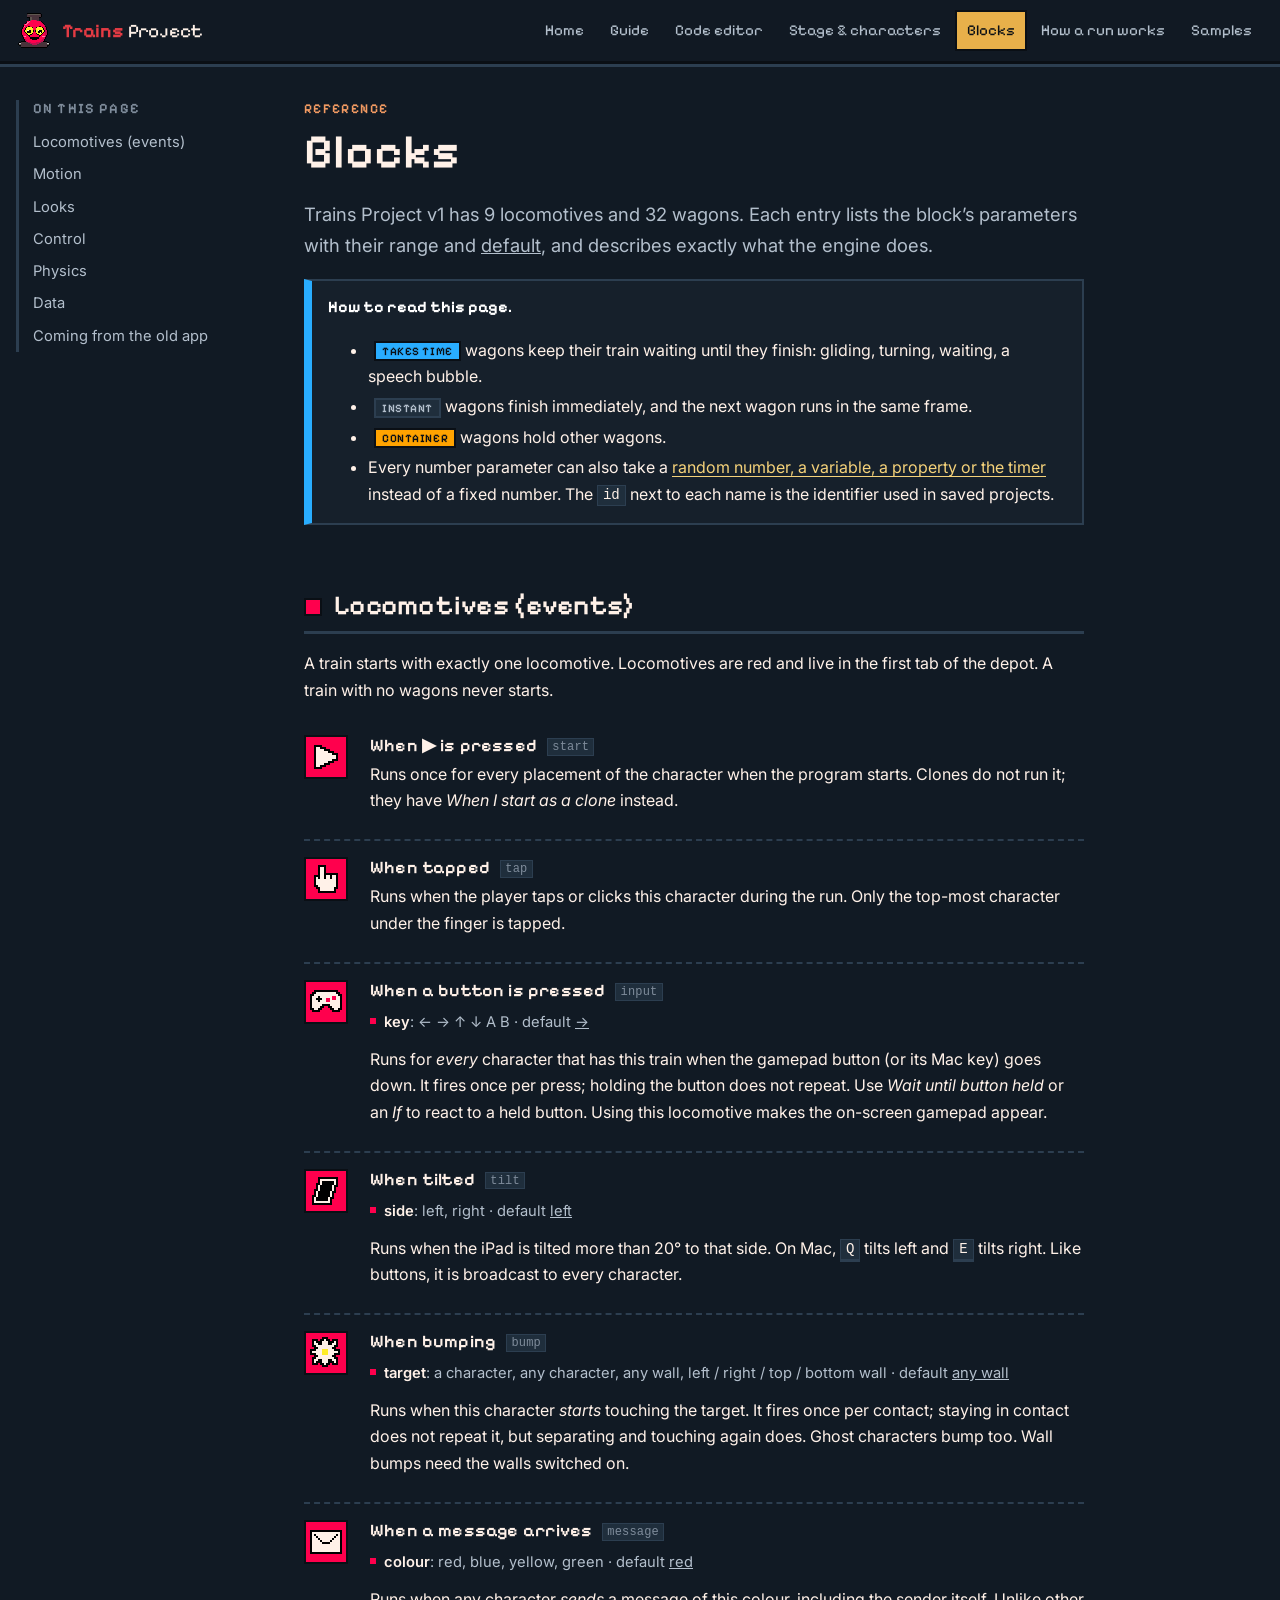
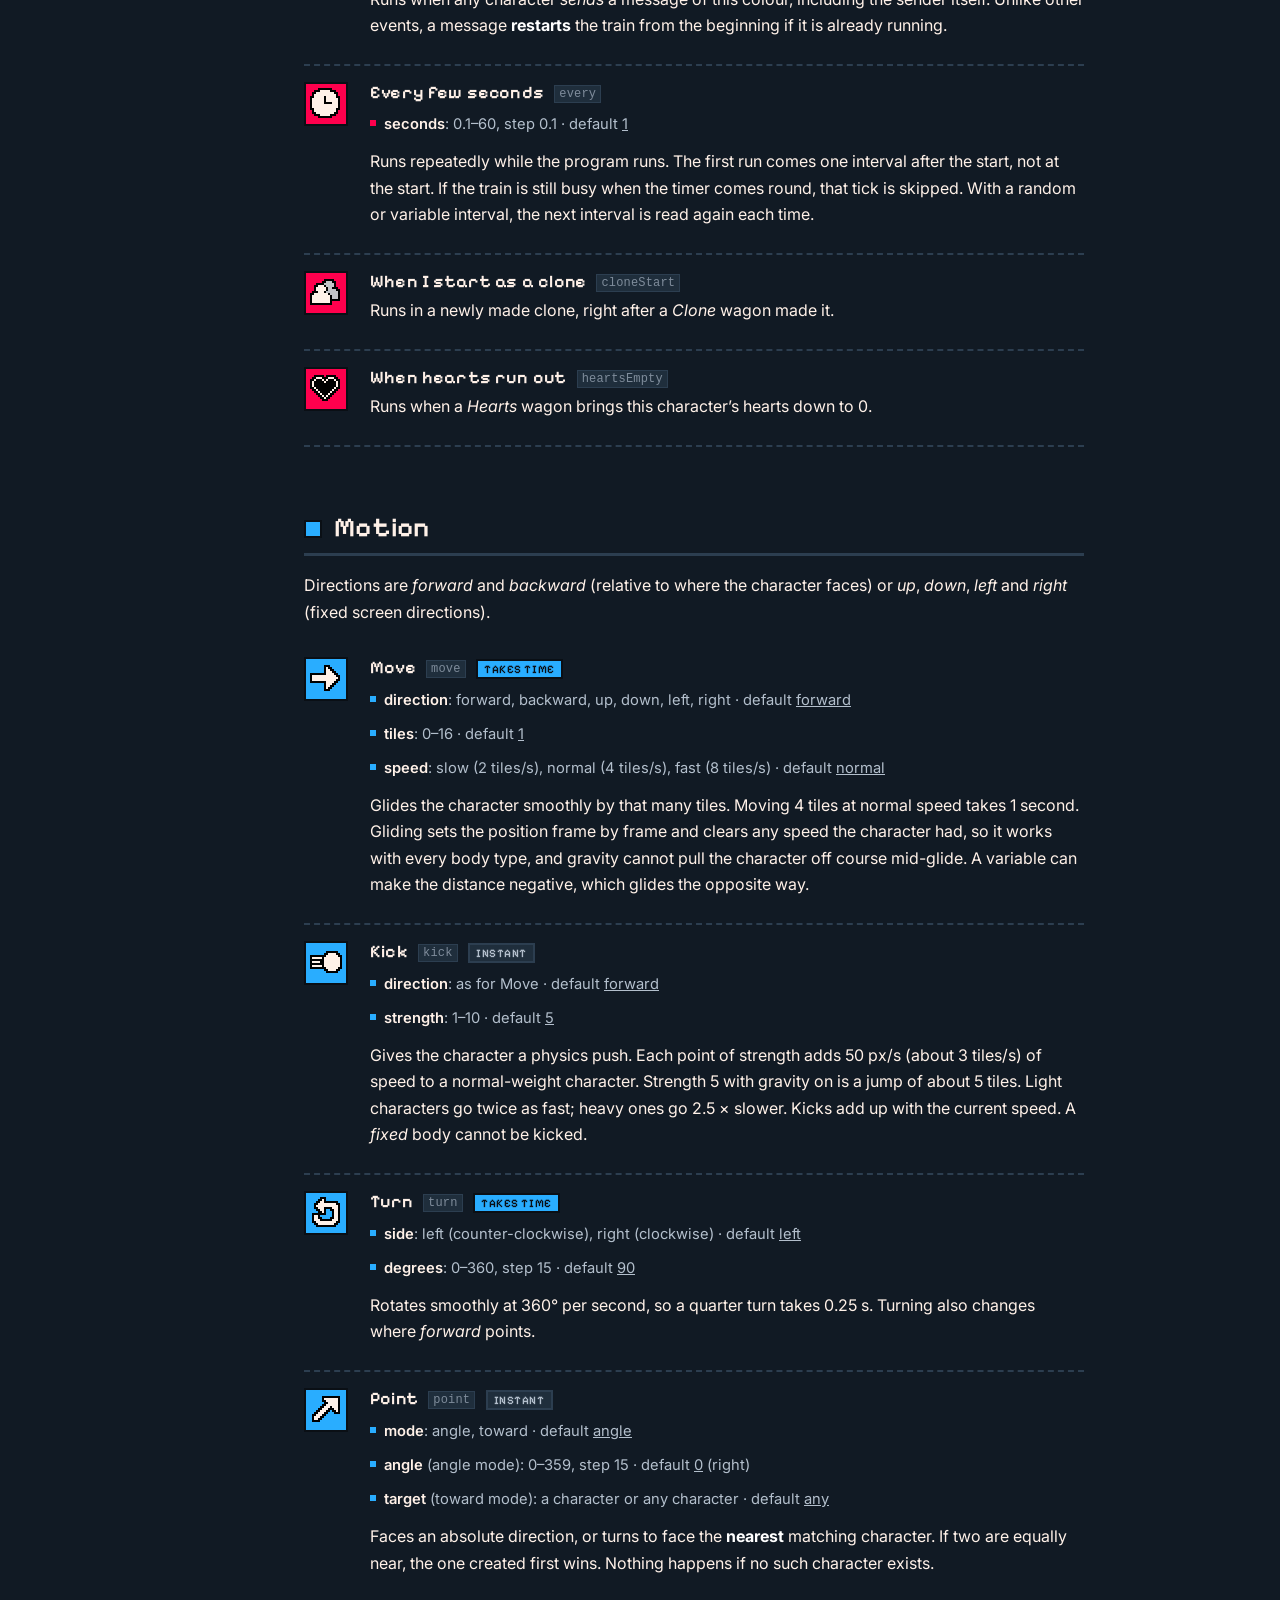
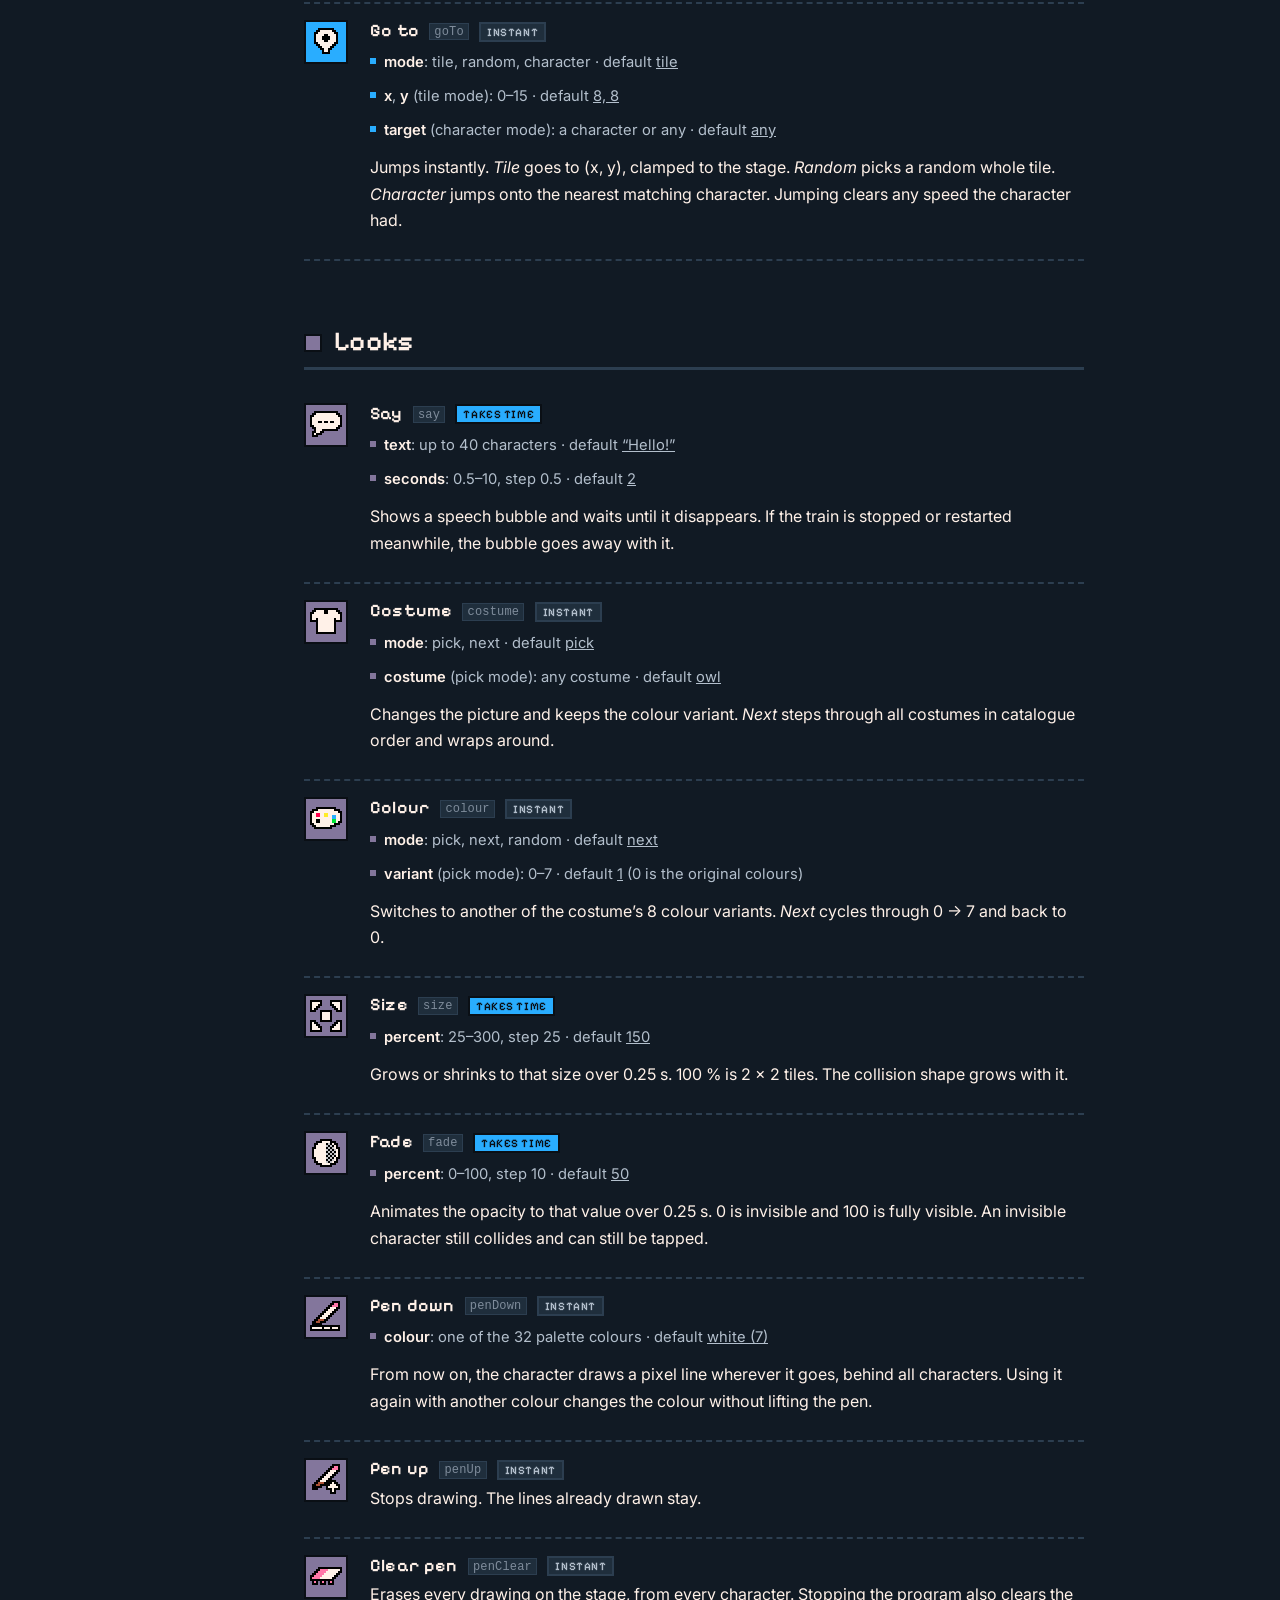
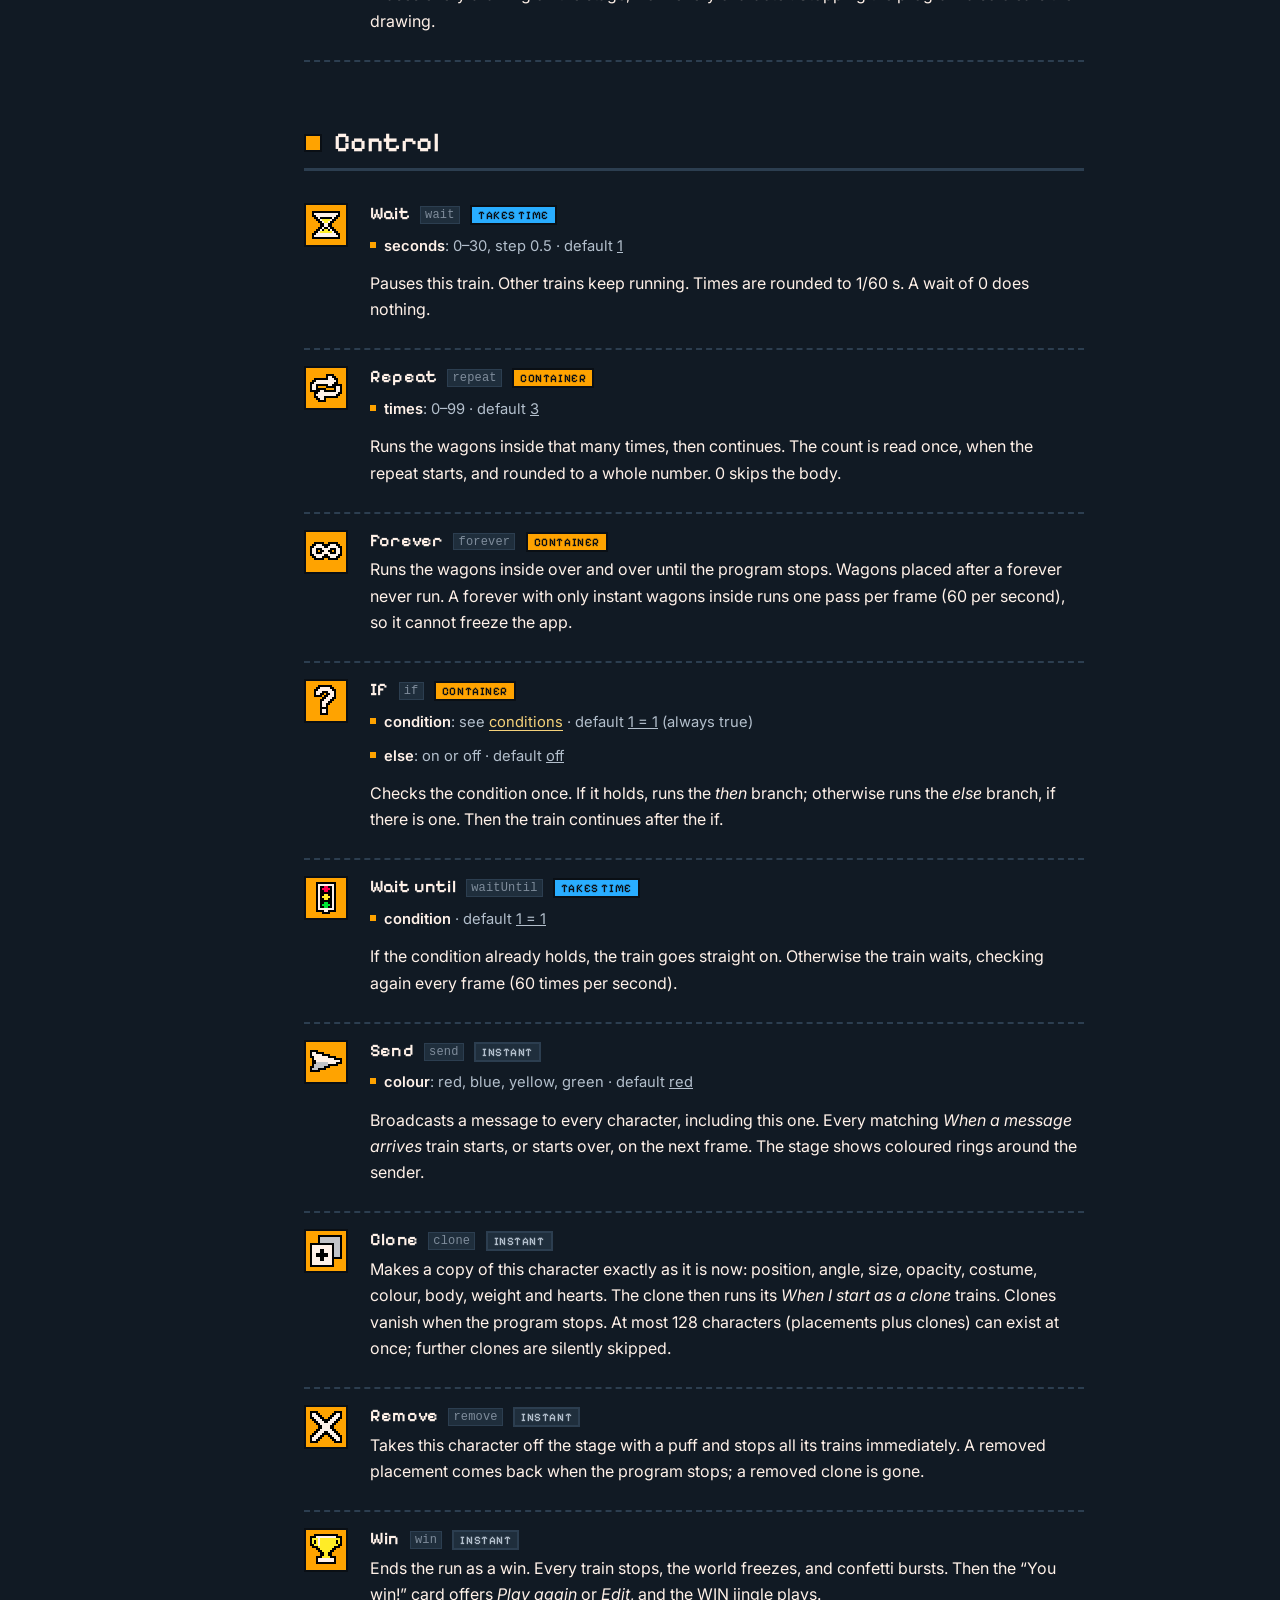
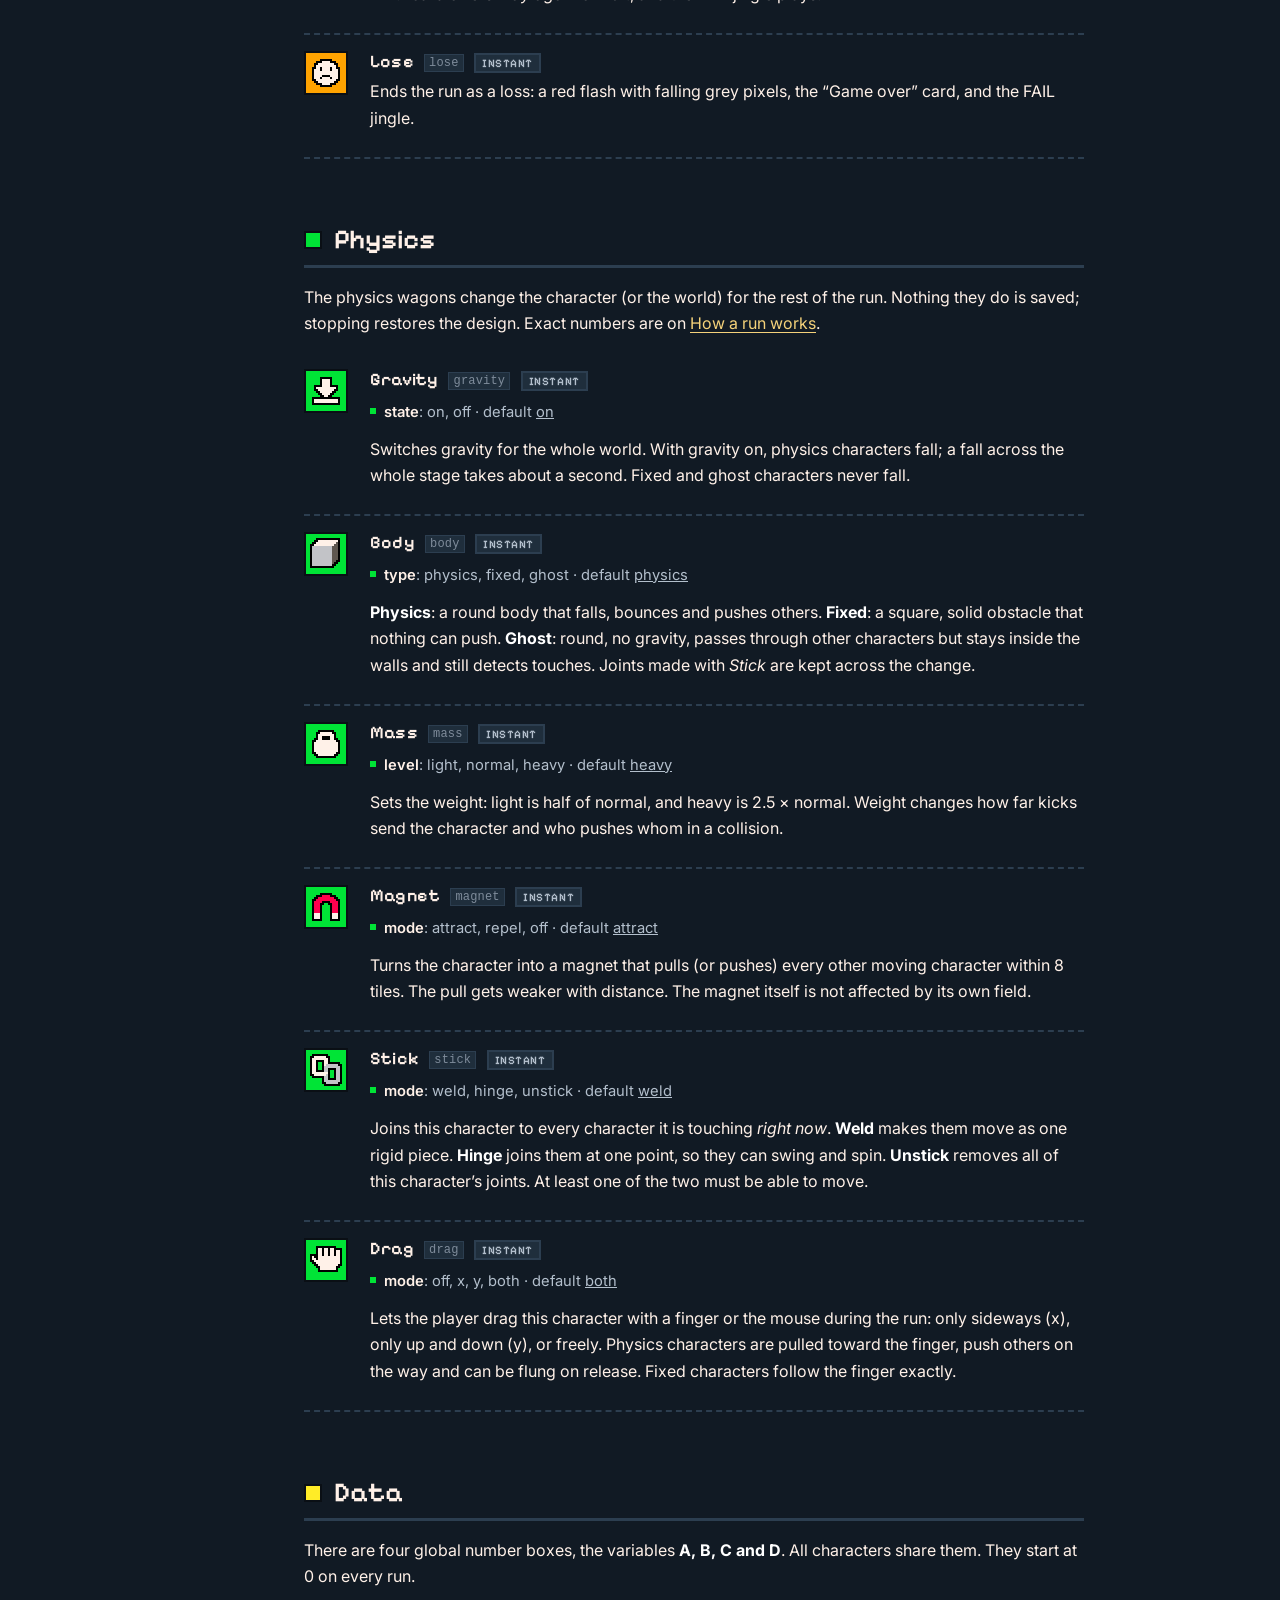
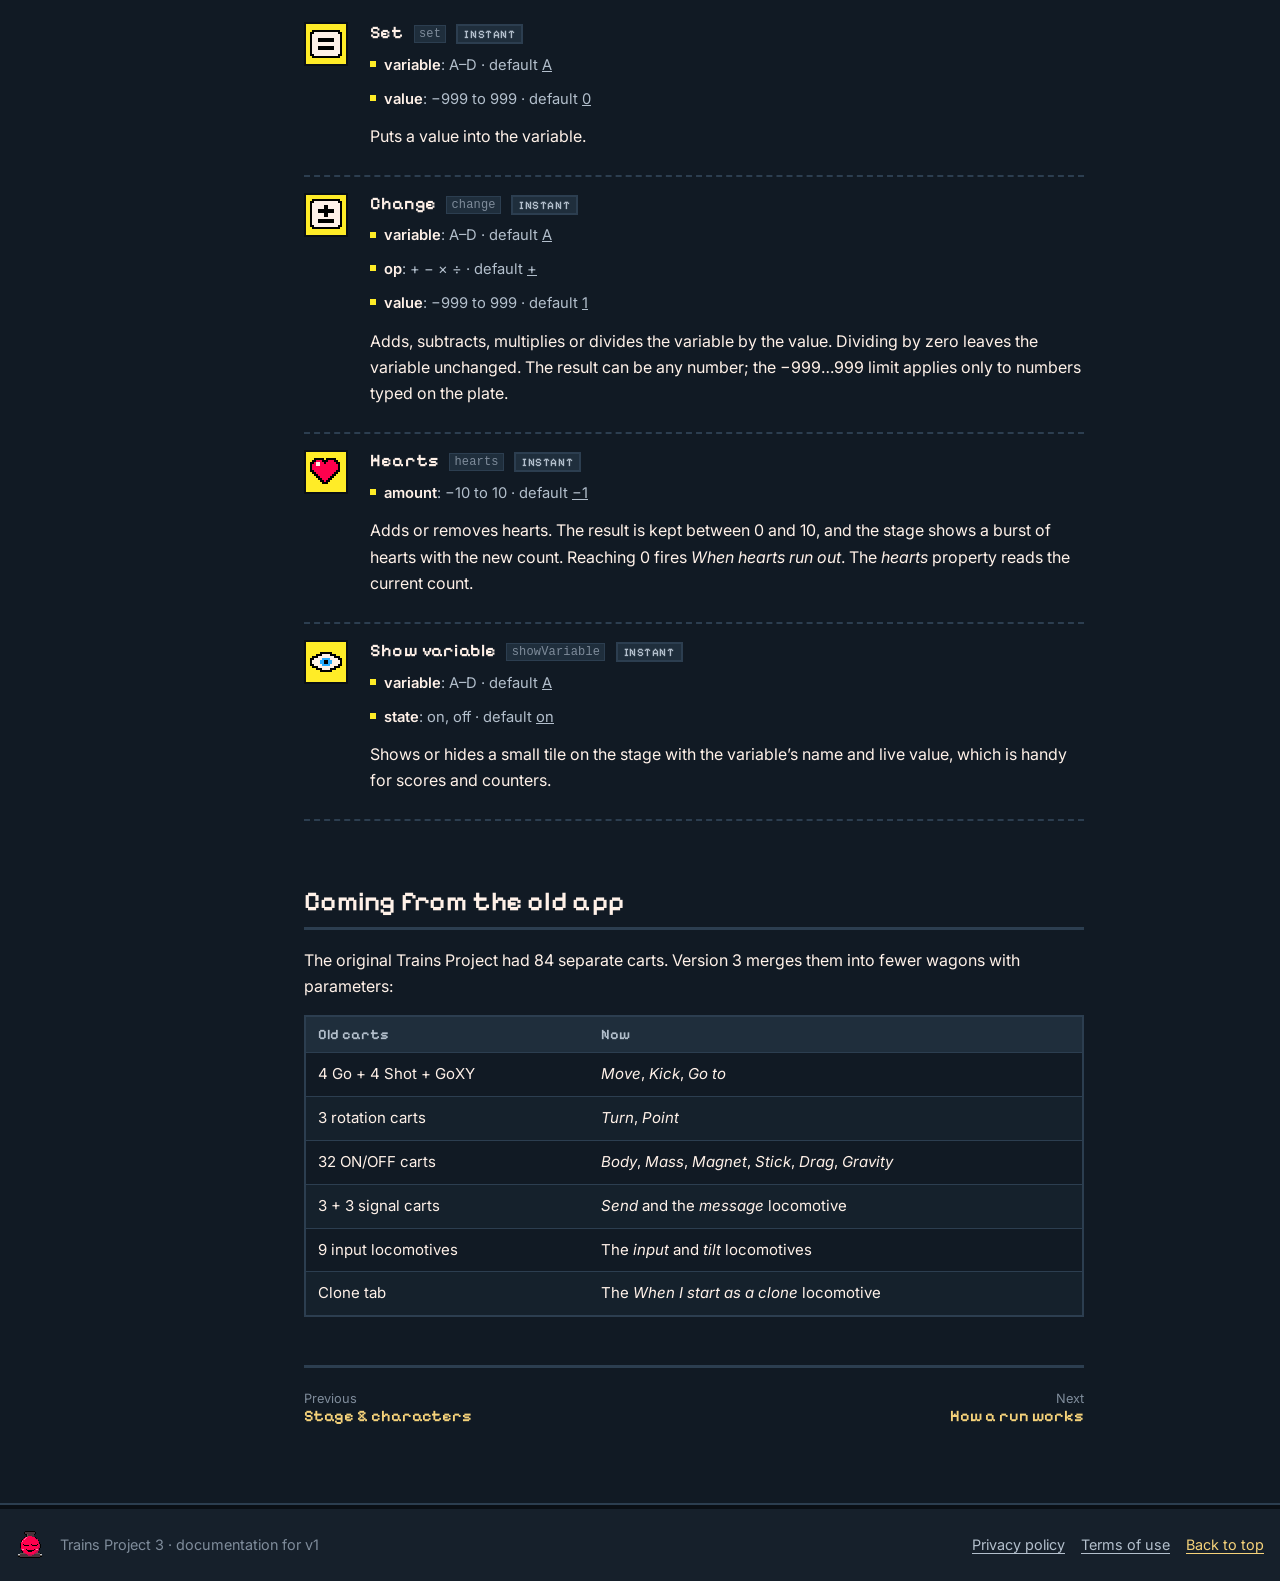
==== blocks.html @ 8401ab78 "v3" ====
<!doctype html>
<html lang="en">
<head>
<meta charset="utf-8">
<meta name="viewport" content="width=device-width, initial-scale=1">
<title>Blocks · Trains Project 3</title>
<meta name="description" content="Reference for every Trains Project locomotive and wagon: parameters, ranges, defaults and exact behaviour.">
<link rel="icon" href="assets/art/appicon.png">
<link rel="preconnect" href="https://fonts.googleapis.com">
<link rel="preconnect" href="https://fonts.gstatic.com" crossorigin>
<link href="https://fonts.googleapis.com/css2?family=Inter:wght@400;600;700&family=Pixelify+Sans:wght@500;600&display=swap" rel="stylesheet">
<link rel="stylesheet" href="assets/css/site.css">
</head>
<body>

<header class="topbar">
  <div class="topbar-inner">
    <a class="brand" href="index.html"><img class="px" src="assets/art/mascot.png" alt=""><span><b>Trains</b> Project</span></a>
    <button class="nav-toggle" aria-expanded="false" aria-controls="nav">Menu</button>
    <nav class="nav" id="nav">
      <a href="index.html">Home</a>
      <a href="guide.html">Guide</a>
      <a href="editor.html">Code editor</a>
      <a href="stage.html">Stage &amp; characters</a>
      <a href="blocks.html" aria-current="page">Blocks</a>
      <a href="engine.html">How a run works</a>
      <a href="samples.html">Samples</a>
    </nav>
  </div>
</header>

<div class="page">
  <aside class="toc" data-auto></aside>
  <main class="doc">
    <p class="eyebrow">Reference</p>
    <h1>Blocks</h1>
    <p class="intro">Trains Project v1 has 9 locomotives and 32 wagons. Each entry lists the block’s parameters with their range and <u>default</u>, and describes exactly what the engine does.</p>

    <div class="note">
      <p><strong>How to read this page.</strong></p>
      <ul>
        <li><span class="tag dur">takes time</span> wagons keep their train waiting until they finish: gliding, turning, waiting, a speech bubble.</li>
        <li><span class="tag inst">instant</span> wagons finish immediately, and the next wagon runs in the same frame.</li>
        <li><span class="tag box">container</span> wagons hold other wagons.</li>
        <li>Every number parameter can also take a <a href="editor.html#values">random number, a variable, a property or the timer</a> instead of a fixed number. The <code>id</code> next to each name is the identifier used in saved projects.</li>
      </ul>
    </div>

    <!-- ================= LOCOMOTIVES ================= -->
    <h2 class="cat-title c-events" id="locomotives-events"><span class="swatch"></span>Locomotives (events)</h2>
    <p>A train starts with exactly one locomotive. Locomotives are red and live in the first tab of the depot. A train with no wagons never starts.</p>

    <div class="block c-events"><span class="chip lg"><img src="assets/art/glyph-on-start.png" alt=""></span><div>
      <h4>When ▶ is pressed <code>start</code></h4>
      <p>Runs once for every placement of the character when the program starts. Clones do not run it; they have <em>When I start as a clone</em> instead.</p>
    </div></div>

    <div class="block c-events"><span class="chip lg"><img src="assets/art/glyph-on-tap.png" alt=""></span><div>
      <h4>When tapped <code>tap</code></h4>
      <p>Runs when the player taps or clicks this character during the run. Only the top-most character under the finger is tapped.</p>
    </div></div>

    <div class="block c-events"><span class="chip lg"><img src="assets/art/glyph-on-input.png" alt=""></span><div>
      <h4>When a button is pressed <code>input</code></h4>
      <ul class="params"><li><b>key</b>: ← → ↑ ↓ A B · default <u>→</u></li></ul>
      <p>Runs for <em>every</em> character that has this train when the gamepad button (or its Mac key) goes down. It fires once per press; holding the button does not repeat. Use <em>Wait until button held</em> or an <em>If</em> to react to a held button. Using this locomotive makes the on-screen gamepad appear.</p>
    </div></div>

    <div class="block c-events"><span class="chip lg"><img src="assets/art/glyph-on-tilt.png" alt=""></span><div>
      <h4>When tilted <code>tilt</code></h4>
      <ul class="params"><li><b>side</b>: left, right · default <u>left</u></li></ul>
      <p>Runs when the iPad is tilted more than 20° to that side. On Mac, <kbd>Q</kbd> tilts left and <kbd>E</kbd> tilts right. Like buttons, it is broadcast to every character.</p>
    </div></div>

    <div class="block c-events"><span class="chip lg"><img src="assets/art/glyph-on-bump.png" alt=""></span><div>
      <h4>When bumping <code>bump</code></h4>
      <ul class="params"><li><b>target</b>: a character, any character, any wall, left / right / top / bottom wall · default <u>any wall</u></li></ul>
      <p>Runs when this character <em>starts</em> touching the target. It fires once per contact; staying in contact does not repeat it, but separating and touching again does. Ghost characters bump too. Wall bumps need the walls switched on.</p>
    </div></div>

    <div class="block c-events"><span class="chip lg"><img src="assets/art/glyph-on-message.png" alt=""></span><div>
      <h4>When a message arrives <code>message</code></h4>
      <ul class="params"><li><b>colour</b>: red, blue, yellow, green · default <u>red</u></li></ul>
      <p>Runs when any character <em>sends</em> a message of this colour, including the sender itself. Unlike other events, a message <strong>restarts</strong> the train from the beginning if it is already running.</p>
    </div></div>

    <div class="block c-events"><span class="chip lg"><img src="assets/art/glyph-on-every.png" alt=""></span><div>
      <h4>Every few seconds <code>every</code></h4>
      <ul class="params"><li><b>seconds</b>: 0.1–60, step 0.1 · default <u>1</u></li></ul>
      <p>Runs repeatedly while the program runs. The first run comes one interval after the start, not at the start. If the train is still busy when the timer comes round, that tick is skipped. With a random or variable interval, the next interval is read again each time.</p>
    </div></div>

    <div class="block c-events"><span class="chip lg"><img src="assets/art/glyph-on-cloneStart.png" alt=""></span><div>
      <h4>When I start as a clone <code>cloneStart</code></h4>
      <p>Runs in a newly made clone, right after a <em>Clone</em> wagon made it.</p>
    </div></div>

    <div class="block c-events"><span class="chip lg"><img src="assets/art/glyph-on-heartsEmpty.png" alt=""></span><div>
      <h4>When hearts run out <code>heartsEmpty</code></h4>
      <p>Runs when a <em>Hearts</em> wagon brings this character’s hearts down to 0.</p>
    </div></div>

    <!-- ================= MOTION ================= -->
    <h2 class="cat-title c-motion" id="motion"><span class="swatch"></span>Motion</h2>
    <p>Directions are <em>forward</em> and <em>backward</em> (relative to where the character faces) or <em>up</em>, <em>down</em>, <em>left</em> and <em>right</em> (fixed screen directions).</p>

    <div class="block c-motion"><span class="chip lg"><img src="assets/art/glyph-move.png" alt=""></span><div>
      <h4>Move <code>move</code> <span class="tag dur">takes time</span></h4>
      <ul class="params">
        <li><b>direction</b>: forward, backward, up, down, left, right · default <u>forward</u></li>
        <li><b>tiles</b>: 0–16 · default <u>1</u></li>
        <li><b>speed</b>: slow (2 tiles/s), normal (4 tiles/s), fast (8 tiles/s) · default <u>normal</u></li>
      </ul>
      <p>Glides the character smoothly by that many tiles. Moving 4 tiles at normal speed takes 1 second. Gliding sets the position frame by frame and clears any speed the character had, so it works with every body type, and gravity cannot pull the character off course mid-glide. A variable can make the distance negative, which glides the opposite way.</p>
    </div></div>

    <div class="block c-motion"><span class="chip lg"><img src="assets/art/glyph-kick.png" alt=""></span><div>
      <h4>Kick <code>kick</code> <span class="tag inst">instant</span></h4>
      <ul class="params">
        <li><b>direction</b>: as for Move · default <u>forward</u></li>
        <li><b>strength</b>: 1–10 · default <u>5</u></li>
      </ul>
      <p>Gives the character a physics push. Each point of strength adds 50 px/s (about 3 tiles/s) of speed to a normal-weight character. Strength 5 with gravity on is a jump of about 5 tiles. Light characters go twice as fast; heavy ones go 2.5 × slower. Kicks add up with the current speed. A <em>fixed</em> body cannot be kicked.</p>
    </div></div>

    <div class="block c-motion"><span class="chip lg"><img src="assets/art/glyph-turn.png" alt=""></span><div>
      <h4>Turn <code>turn</code> <span class="tag dur">takes time</span></h4>
      <ul class="params">
        <li><b>side</b>: left (counter-clockwise), right (clockwise) · default <u>left</u></li>
        <li><b>degrees</b>: 0–360, step 15 · default <u>90</u></li>
      </ul>
      <p>Rotates smoothly at 360° per second, so a quarter turn takes 0.25 s. Turning also changes where <em>forward</em> points.</p>
    </div></div>

    <div class="block c-motion"><span class="chip lg"><img src="assets/art/glyph-point.png" alt=""></span><div>
      <h4>Point <code>point</code> <span class="tag inst">instant</span></h4>
      <ul class="params">
        <li><b>mode</b>: angle, toward · default <u>angle</u></li>
        <li><b>angle</b> (angle mode): 0–359, step 15 · default <u>0</u> (right)</li>
        <li><b>target</b> (toward mode): a character or any character · default <u>any</u></li>
      </ul>
      <p>Faces an absolute direction, or turns to face the <strong>nearest</strong> matching character. If two are equally near, the one created first wins. Nothing happens if no such character exists.</p>
    </div></div>

    <div class="block c-motion"><span class="chip lg"><img src="assets/art/glyph-goTo.png" alt=""></span><div>
      <h4>Go to <code>goTo</code> <span class="tag inst">instant</span></h4>
      <ul class="params">
        <li><b>mode</b>: tile, random, character · default <u>tile</u></li>
        <li><b>x</b>, <b>y</b> (tile mode): 0–15 · default <u>8, 8</u></li>
        <li><b>target</b> (character mode): a character or any · default <u>any</u></li>
      </ul>
      <p>Jumps instantly. <em>Tile</em> goes to (x, y), clamped to the stage. <em>Random</em> picks a random whole tile. <em>Character</em> jumps onto the nearest matching character. Jumping clears any speed the character had.</p>
    </div></div>

    <!-- ================= LOOKS ================= -->
    <h2 class="cat-title c-looks" id="looks"><span class="swatch"></span>Looks</h2>

    <div class="block c-looks"><span class="chip lg"><img src="assets/art/glyph-say.png" alt=""></span><div>
      <h4>Say <code>say</code> <span class="tag dur">takes time</span></h4>
      <ul class="params">
        <li><b>text</b>: up to 40 characters · default <u>“Hello!”</u></li>
        <li><b>seconds</b>: 0.5–10, step 0.5 · default <u>2</u></li>
      </ul>
      <p>Shows a speech bubble and waits until it disappears. If the train is stopped or restarted meanwhile, the bubble goes away with it.</p>
    </div></div>

    <div class="block c-looks"><span class="chip lg"><img src="assets/art/glyph-costume.png" alt=""></span><div>
      <h4>Costume <code>costume</code> <span class="tag inst">instant</span></h4>
      <ul class="params">
        <li><b>mode</b>: pick, next · default <u>pick</u></li>
        <li><b>costume</b> (pick mode): any costume · default <u>owl</u></li>
      </ul>
      <p>Changes the picture and keeps the colour variant. <em>Next</em> steps through all costumes in catalogue order and wraps around.</p>
    </div></div>

    <div class="block c-looks"><span class="chip lg"><img src="assets/art/glyph-colour.png" alt=""></span><div>
      <h4>Colour <code>colour</code> <span class="tag inst">instant</span></h4>
      <ul class="params">
        <li><b>mode</b>: pick, next, random · default <u>next</u></li>
        <li><b>variant</b> (pick mode): 0–7 · default <u>1</u> (0 is the original colours)</li>
      </ul>
      <p>Switches to another of the costume’s 8 colour variants. <em>Next</em> cycles through 0 → 7 and back to 0.</p>
    </div></div>

    <div class="block c-looks"><span class="chip lg"><img src="assets/art/glyph-size.png" alt=""></span><div>
      <h4>Size <code>size</code> <span class="tag dur">takes time</span></h4>
      <ul class="params"><li><b>percent</b>: 25–300, step 25 · default <u>150</u></li></ul>
      <p>Grows or shrinks to that size over 0.25 s. 100 % is 2 × 2 tiles. The collision shape grows with it.</p>
    </div></div>

    <div class="block c-looks"><span class="chip lg"><img src="assets/art/glyph-fade.png" alt=""></span><div>
      <h4>Fade <code>fade</code> <span class="tag dur">takes time</span></h4>
      <ul class="params"><li><b>percent</b>: 0–100, step 10 · default <u>50</u></li></ul>
      <p>Animates the opacity to that value over 0.25 s. 0 is invisible and 100 is fully visible. An invisible character still collides and can still be tapped.</p>
    </div></div>

    <div class="block c-looks"><span class="chip lg"><img src="assets/art/glyph-penDown.png" alt=""></span><div>
      <h4>Pen down <code>penDown</code> <span class="tag inst">instant</span></h4>
      <ul class="params"><li><b>colour</b>: one of the 32 palette colours · default <u>white (7)</u></li></ul>
      <p>From now on, the character draws a pixel line wherever it goes, behind all characters. Using it again with another colour changes the colour without lifting the pen.</p>
    </div></div>

    <div class="block c-looks"><span class="chip lg"><img src="assets/art/glyph-penUp.png" alt=""></span><div>
      <h4>Pen up <code>penUp</code> <span class="tag inst">instant</span></h4>
      <p>Stops drawing. The lines already drawn stay.</p>
    </div></div>

    <div class="block c-looks"><span class="chip lg"><img src="assets/art/glyph-penClear.png" alt=""></span><div>
      <h4>Clear pen <code>penClear</code> <span class="tag inst">instant</span></h4>
      <p>Erases every drawing on the stage, from every character. Stopping the program also clears the drawing.</p>
    </div></div>

    <!-- ================= CONTROL ================= -->
    <h2 class="cat-title c-control" id="control"><span class="swatch"></span>Control</h2>

    <div class="block c-control"><span class="chip lg"><img src="assets/art/glyph-wait.png" alt=""></span><div>
      <h4>Wait <code>wait</code> <span class="tag dur">takes time</span></h4>
      <ul class="params"><li><b>seconds</b>: 0–30, step 0.5 · default <u>1</u></li></ul>
      <p>Pauses this train. Other trains keep running. Times are rounded to 1/60 s. A wait of 0 does nothing.</p>
    </div></div>

    <div class="block c-control"><span class="chip lg"><img src="assets/art/glyph-repeat.png" alt=""></span><div>
      <h4>Repeat <code>repeat</code> <span class="tag box">container</span></h4>
      <ul class="params"><li><b>times</b>: 0–99 · default <u>3</u></li></ul>
      <p>Runs the wagons inside that many times, then continues. The count is read once, when the repeat starts, and rounded to a whole number. 0 skips the body.</p>
    </div></div>

    <div class="block c-control"><span class="chip lg"><img src="assets/art/glyph-forever.png" alt=""></span><div>
      <h4>Forever <code>forever</code> <span class="tag box">container</span></h4>
      <p>Runs the wagons inside over and over until the program stops. Wagons placed after a forever never run. A forever with only instant wagons inside runs one pass per frame (60 per second), so it cannot freeze the app.</p>
    </div></div>

    <div class="block c-control"><span class="chip lg"><img src="assets/art/glyph-if.png" alt=""></span><div>
      <h4>If <code>if</code> <span class="tag box">container</span></h4>
      <ul class="params">
        <li><b>condition</b>: see <a href="editor.html#conditions">conditions</a> · default <u>1 = 1</u> (always true)</li>
        <li><b>else</b>: on or off · default <u>off</u></li>
      </ul>
      <p>Checks the condition once. If it holds, runs the <em>then</em> branch; otherwise runs the <em>else</em> branch, if there is one. Then the train continues after the if.</p>
    </div></div>

    <div class="block c-control"><span class="chip lg"><img src="assets/art/glyph-waitUntil.png" alt=""></span><div>
      <h4>Wait until <code>waitUntil</code> <span class="tag dur">takes time</span></h4>
      <ul class="params"><li><b>condition</b> · default <u>1 = 1</u></li></ul>
      <p>If the condition already holds, the train goes straight on. Otherwise the train waits, checking again every frame (60 times per second).</p>
    </div></div>

    <div class="block c-control"><span class="chip lg"><img src="assets/art/glyph-send.png" alt=""></span><div>
      <h4>Send <code>send</code> <span class="tag inst">instant</span></h4>
      <ul class="params"><li><b>colour</b>: red, blue, yellow, green · default <u>red</u></li></ul>
      <p>Broadcasts a message to every character, including this one. Every matching <em>When a message arrives</em> train starts, or starts over, on the next frame. The stage shows coloured rings around the sender.</p>
    </div></div>

    <div class="block c-control"><span class="chip lg"><img src="assets/art/glyph-clone.png" alt=""></span><div>
      <h4>Clone <code>clone</code> <span class="tag inst">instant</span></h4>
      <p>Makes a copy of this character exactly as it is now: position, angle, size, opacity, costume, colour, body, weight and hearts. The clone then runs its <em>When I start as a clone</em> trains. Clones vanish when the program stops. At most 128 characters (placements plus clones) can exist at once; further clones are silently skipped.</p>
    </div></div>

    <div class="block c-control"><span class="chip lg"><img src="assets/art/glyph-remove.png" alt=""></span><div>
      <h4>Remove <code>remove</code> <span class="tag inst">instant</span></h4>
      <p>Takes this character off the stage with a puff and stops all its trains immediately. A removed placement comes back when the program stops; a removed clone is gone.</p>
    </div></div>

    <div class="block c-control"><span class="chip lg"><img src="assets/art/glyph-win.png" alt=""></span><div>
      <h4>Win <code>win</code> <span class="tag inst">instant</span></h4>
      <p>Ends the run as a win. Every train stops, the world freezes, and confetti bursts. Then the “You win!” card offers <em>Play again</em> or <em>Edit</em>, and the WIN jingle plays.</p>
    </div></div>

    <div class="block c-control"><span class="chip lg"><img src="assets/art/glyph-lose.png" alt=""></span><div>
      <h4>Lose <code>lose</code> <span class="tag inst">instant</span></h4>
      <p>Ends the run as a loss: a red flash with falling grey pixels, the “Game over” card, and the FAIL jingle.</p>
    </div></div>

    <!-- ================= PHYSICS ================= -->
    <h2 class="cat-title c-physics" id="physics"><span class="swatch"></span>Physics</h2>
    <p>The physics wagons change the character (or the world) for the rest of the run. Nothing they do is saved; stopping restores the design. Exact numbers are on <a href="engine.html#physics">How a run works</a>.</p>

    <div class="block c-physics"><span class="chip lg"><img src="assets/art/glyph-gravity.png" alt=""></span><div>
      <h4>Gravity <code>gravity</code> <span class="tag inst">instant</span></h4>
      <ul class="params"><li><b>state</b>: on, off · default <u>on</u></li></ul>
      <p>Switches gravity for the whole world. With gravity on, physics characters fall; a fall across the whole stage takes about a second. Fixed and ghost characters never fall.</p>
    </div></div>

    <div class="block c-physics"><span class="chip lg"><img src="assets/art/glyph-body.png" alt=""></span><div>
      <h4>Body <code>body</code> <span class="tag inst">instant</span></h4>
      <ul class="params"><li><b>type</b>: physics, fixed, ghost · default <u>physics</u></li></ul>
      <p><strong>Physics</strong>: a round body that falls, bounces and pushes others. <strong>Fixed</strong>: a square, solid obstacle that nothing can push. <strong>Ghost</strong>: round, no gravity, passes through other characters but stays inside the walls and still detects touches. Joints made with <em>Stick</em> are kept across the change.</p>
    </div></div>

    <div class="block c-physics"><span class="chip lg"><img src="assets/art/glyph-mass.png" alt=""></span><div>
      <h4>Mass <code>mass</code> <span class="tag inst">instant</span></h4>
      <ul class="params"><li><b>level</b>: light, normal, heavy · default <u>heavy</u></li></ul>
      <p>Sets the weight: light is half of normal, and heavy is 2.5 × normal. Weight changes how far kicks send the character and who pushes whom in a collision.</p>
    </div></div>

    <div class="block c-physics"><span class="chip lg"><img src="assets/art/glyph-magnet.png" alt=""></span><div>
      <h4>Magnet <code>magnet</code> <span class="tag inst">instant</span></h4>
      <ul class="params"><li><b>mode</b>: attract, repel, off · default <u>attract</u></li></ul>
      <p>Turns the character into a magnet that pulls (or pushes) every other moving character within 8 tiles. The pull gets weaker with distance. The magnet itself is not affected by its own field.</p>
    </div></div>

    <div class="block c-physics"><span class="chip lg"><img src="assets/art/glyph-stick.png" alt=""></span><div>
      <h4>Stick <code>stick</code> <span class="tag inst">instant</span></h4>
      <ul class="params"><li><b>mode</b>: weld, hinge, unstick · default <u>weld</u></li></ul>
      <p>Joins this character to every character it is touching <em>right now</em>. <strong>Weld</strong> makes them move as one rigid piece. <strong>Hinge</strong> joins them at one point, so they can swing and spin. <strong>Unstick</strong> removes all of this character’s joints. At least one of the two must be able to move.</p>
    </div></div>

    <div class="block c-physics"><span class="chip lg"><img src="assets/art/glyph-drag.png" alt=""></span><div>
      <h4>Drag <code>drag</code> <span class="tag inst">instant</span></h4>
      <ul class="params"><li><b>mode</b>: off, x, y, both · default <u>both</u></li></ul>
      <p>Lets the player drag this character with a finger or the mouse during the run: only sideways (x), only up and down (y), or freely. Physics characters are pulled toward the finger, push others on the way and can be flung on release. Fixed characters follow the finger exactly.</p>
    </div></div>

    <!-- ================= DATA ================= -->
    <h2 class="cat-title c-data" id="data"><span class="swatch"></span>Data</h2>
    <p>There are four global number boxes, the variables <strong>A, B, C and D</strong>. All characters share them. They start at 0 on every run.</p>

    <div class="block c-data"><span class="chip lg"><img src="assets/art/glyph-set.png" alt=""></span><div>
      <h4>Set <code>set</code> <span class="tag inst">instant</span></h4>
      <ul class="params">
        <li><b>variable</b>: A–D · default <u>A</u></li>
        <li><b>value</b>: −999 to 999 · default <u>0</u></li>
      </ul>
      <p>Puts a value into the variable.</p>
    </div></div>

    <div class="block c-data"><span class="chip lg"><img src="assets/art/glyph-change.png" alt=""></span><div>
      <h4>Change <code>change</code> <span class="tag inst">instant</span></h4>
      <ul class="params">
        <li><b>variable</b>: A–D · default <u>A</u></li>
        <li><b>op</b>: + − × ÷ · default <u>+</u></li>
        <li><b>value</b>: −999 to 999 · default <u>1</u></li>
      </ul>
      <p>Adds, subtracts, multiplies or divides the variable by the value. Dividing by zero leaves the variable unchanged. The result can be any number; the −999…999 limit applies only to numbers typed on the plate.</p>
    </div></div>

    <div class="block c-data"><span class="chip lg"><img src="assets/art/glyph-hearts.png" alt=""></span><div>
      <h4>Hearts <code>hearts</code> <span class="tag inst">instant</span></h4>
      <ul class="params"><li><b>amount</b>: −10 to 10 · default <u>−1</u></li></ul>
      <p>Adds or removes hearts. The result is kept between 0 and 10, and the stage shows a burst of hearts with the new count. Reaching 0 fires <em>When hearts run out</em>. The <em>hearts</em> property reads the current count.</p>
    </div></div>

    <div class="block c-data"><span class="chip lg"><img src="assets/art/glyph-showVariable.png" alt=""></span><div>
      <h4>Show variable <code>showVariable</code> <span class="tag inst">instant</span></h4>
      <ul class="params">
        <li><b>variable</b>: A–D · default <u>A</u></li>
        <li><b>state</b>: on, off · default <u>on</u></li>
      </ul>
      <p>Shows or hides a small tile on the stage with the variable’s name and live value, which is handy for scores and counters.</p>
    </div></div>

    <h2 id="coming-from-the-old-app">Coming from the old app</h2>
    <p>The original Trains Project had 84 separate carts. Version 3 merges them into fewer wagons with parameters:</p>
    <div class="table-wrap"><table>
      <thead><tr><th>Old carts</th><th>Now</th></tr></thead>
      <tbody>
        <tr><td>4 Go + 4 Shot + GoXY</td><td><em>Move</em>, <em>Kick</em>, <em>Go to</em></td></tr>
        <tr><td>3 rotation carts</td><td><em>Turn</em>, <em>Point</em></td></tr>
        <tr><td>32 ON/OFF carts</td><td><em>Body</em>, <em>Mass</em>, <em>Magnet</em>, <em>Stick</em>, <em>Drag</em>, <em>Gravity</em></td></tr>
        <tr><td>3 + 3 signal carts</td><td><em>Send</em> and the <em>message</em> locomotive</td></tr>
        <tr><td>9 input locomotives</td><td>The <em>input</em> and <em>tilt</em> locomotives</td></tr>
        <tr><td>Clone tab</td><td>The <em>When I start as a clone</em> locomotive</td></tr>
      </tbody>
    </table></div>

    <nav class="pager"><a href="stage.html"><span>Previous</span>Stage &amp; characters</a><a class="next" href="engine.html"><span>Next</span>How a run works</a></nav>
  </main>
</div>

<footer class="site">
  <div class="inner">
    <img class="px" src="assets/art/mascot-blinking.png" alt="">
    <span>Trains Project 3 · documentation for v1</span>
    <span class="spacer"></span>
    <nav class="legal"><a href="privacy.html">Privacy policy</a><a href="terms.html">Terms of use</a></nav>
    <a href="#">Back to top</a>
  </div>
</footer>
<script src="assets/js/site.js"></script>
</body>
</html>
---- assets/css/site.css ----
/* Trains Project 3 documentation — "Signal Box at Dusk" */

:root {
  --night: #1b1838;
  --dusk: #5d3470;
  --glow: #f19a62;
  --hill: #2e2752;
  --teal: #1d3d4f;
  --bg: #111a24;
  --panel: #16202b;
  --panel-2: #1f2e3c;
  --line: #2c3e50;
  --edge: #0a0f15;
  --ink: #fff1e8;
  --dim: #b3bfcc;
  --faint: #7f8c9b;
  --brass: #e8b04a;
  --brass-light: #f5d27a;
  --red: #e43b44;
  --go: #00e436;

  --c-events: #ff004d;
  --c-motion: #29adff;
  --c-looks: #83769c;
  --c-control: #ffa300;
  --c-physics: #00e436;
  --c-data: #ffec27;

  --pixel: "Pixelify Sans", "Silkscreen", ui-monospace, monospace;
  --sans: "Inter", ui-sans-serif, system-ui, -apple-system, "Segoe UI", sans-serif;
  --mono: ui-monospace, "SF Mono", Menlo, Consolas, monospace;

  --radius: 0;
  --content: 780px;
}

* { box-sizing: border-box; }
html { scroll-behavior: smooth; scroll-padding-top: 84px; }
body {
  margin: 0;
  background: var(--bg);
  color: var(--ink);
  font: 16px/1.65 var(--sans);
  -webkit-font-smoothing: antialiased;
}
img { max-width: 100%; }
.px, .px img { image-rendering: pixelated; image-rendering: crisp-edges; }

a { color: var(--brass-light); text-decoration-thickness: 1px; text-underline-offset: 3px; }
a:hover { color: #fff; }

h1, h2, h3, h4 { font-family: var(--pixel); font-weight: 600; line-height: 1.2; letter-spacing: .01em; }
h1 { font-size: clamp(2rem, 5vw, 3rem); margin: 0 0 .4em; }
h2 { font-size: 1.7rem; margin: 2.4em 0 .6em; padding-bottom: .3em; border-bottom: 3px solid var(--line); }
h3 { font-size: 1.25rem; margin: 1.8em 0 .5em; color: var(--brass-light); }
h4 { font-size: 1.05rem; margin: 1.4em 0 .4em; }
p, ul, ol { margin: 0 0 1em; }
li { margin: .25em 0; }
code, kbd {
  font: .88em var(--mono);
  background: var(--panel-2);
  border: 1px solid var(--line);
  padding: .08em .35em;
}
kbd { border-bottom-width: 3px; }
pre {
  background: var(--edge);
  border: 2px solid var(--line);
  padding: 14px 16px;
  overflow-x: auto;
  font: 13.5px/1.55 var(--mono);
  margin: 0 0 1.2em;
}
pre code { background: none; border: 0; padding: 0; font-size: inherit; }
hr { border: 0; border-top: 3px dashed var(--line); margin: 2.5em 0; }
strong { color: #fff; }

/* ---------- Top bar ---------- */

.topbar {
  position: sticky; top: 0; z-index: 20;
  background: rgba(17, 26, 36, .94);
  backdrop-filter: blur(6px);
  border-bottom: 3px solid var(--edge);
  box-shadow: 0 3px 0 var(--line);
}
.topbar-inner {
  max-width: 1280px; margin: 0 auto;
  display: flex; align-items: center; gap: 16px;
  padding: 10px 16px;
}
.brand {
  display: flex; align-items: center; gap: 10px;
  font-family: var(--pixel); font-size: 1.2rem; color: var(--ink); text-decoration: none;
  white-space: nowrap;
}
.brand img { width: 36px; height: 36px; }
.brand span b { color: var(--red); }
.nav { display: flex; gap: 2px; margin-left: auto; flex-wrap: wrap; }
.nav a {
  font-family: var(--pixel); font-size: .95rem;
  color: var(--dim); text-decoration: none;
  padding: 6px 10px; border: 2px solid transparent;
}
.nav a:hover { color: var(--ink); background: var(--panel-2); }
.nav a[aria-current="page"] { color: var(--edge); background: var(--brass); border-color: var(--edge); }
.nav-toggle {
  display: none; margin-left: auto;
  font: 600 .95rem var(--pixel); color: var(--ink);
  background: var(--panel-2); border: 2px solid var(--line); padding: 6px 12px; cursor: pointer;
}

@media (max-width: 1060px) {
  .nav-toggle { display: block; }
  .nav { display: none; position: absolute; left: 0; right: 0; top: 100%;
         flex-direction: column; background: var(--panel); border-bottom: 3px solid var(--edge); padding: 8px 16px 14px; }
  .nav.open { display: flex; }
  .nav a { padding: 10px 8px; }
}

/* ---------- Hero ---------- */

.hero {
  position: relative; overflow: hidden;
  background:
    linear-gradient(180deg, var(--night) 0%, var(--night) 34%, #3b2558 34%, #3b2558 50%, var(--dusk) 50%, var(--dusk) 64%, #a8566a 64%, #a8566a 72%, var(--glow) 72%);
  border-bottom: 4px solid var(--edge);
}
.hero::before { /* stars */
  content: ""; position: absolute; inset: 0 0 40% 0; pointer-events: none;
  background-image:
    radial-gradient(2px 2px at 8% 18%, #fff 50%, transparent 51%),
    radial-gradient(2px 2px at 22% 8%, #fff8 50%, transparent 51%),
    radial-gradient(2px 2px at 37% 26%, #fff 50%, transparent 51%),
    radial-gradient(2px 2px at 54% 12%, #fffa 50%, transparent 51%),
    radial-gradient(2px 2px at 68% 30%, #fff 50%, transparent 51%),
    radial-gradient(2px 2px at 79% 6%, #fff9 50%, transparent 51%),
    radial-gradient(2px 2px at 91% 22%, #fff 50%, transparent 51%),
    radial-gradient(3px 3px at 46% 40%, #fff6 50%, transparent 51%);
}
.hero-hills {
  position: absolute; left: 0; right: 0; bottom: 0; width: 100%; height: 120px; pointer-events: none;
}
.hero-inner {
  position: relative; z-index: 1;
  max-width: 1180px; margin: 0 auto; padding: 56px 16px 120px;
  display: grid; grid-template-columns: 1fr 1.15fr; gap: 40px; align-items: center;
}
.hero h1 { font-size: clamp(2.2rem, 4.6vw, 3.4rem); text-shadow: 4px 4px 0 var(--edge); margin-bottom: .2em; }
.hero h1 b { color: var(--red); }
.hero .lede { font-size: 1.2rem; color: #fff; max-width: 34em; text-shadow: 0 2px 0 rgba(0,0,0,.35); }
.hero-mascot { width: 96px; height: 96px; margin-bottom: 10px; filter: drop-shadow(4px 4px 0 var(--edge)); }
.hero-shot { border: 4px solid var(--edge); box-shadow: 8px 8px 0 rgba(10,15,21,.6); display: block; width: 100%; }
.badges { display: flex; flex-wrap: wrap; gap: 8px; margin: 18px 0 24px; }
.badge {
  font: 600 .85rem var(--pixel); color: var(--edge);
  background: var(--brass); border: 2px solid var(--edge); padding: 3px 9px;
}
.badge.alt { background: var(--panel-2); color: var(--ink); border-color: var(--line); }
.btn {
  display: inline-block; font: 600 1.05rem var(--pixel); text-decoration: none;
  color: var(--edge); background: var(--brass);
  border: 3px solid var(--edge); box-shadow: 0 4px 0 var(--edge);
  padding: 10px 18px; margin: 0 10px 10px 0;
}
.btn:hover { background: var(--brass-light); color: var(--edge); transform: translateY(1px); box-shadow: 0 3px 0 var(--edge); }
.btn.ghost { background: var(--panel); color: var(--ink); }
.btn.ghost:hover { background: var(--panel-2); color: #fff; }

@media (max-width: 860px) {
  .hero-inner { grid-template-columns: 1fr; padding-top: 36px; }
}

/* ---------- Page layout ---------- */

.page {
  max-width: 1280px; margin: 0 auto; padding: 36px 16px 80px;
  display: grid; grid-template-columns: 240px minmax(0, 1fr); gap: 48px;
}
.page.wide { grid-template-columns: minmax(0, 1fr); max-width: 1180px; }
.toc {
  position: sticky; top: 92px; align-self: start;
  max-height: calc(100vh - 110px); overflow-y: auto;
  font-size: .92rem;
  border-left: 3px solid var(--line); padding-left: 14px;
}
.toc h4 { margin: 0 0 .6em; font-size: .9rem; color: var(--faint); text-transform: uppercase; letter-spacing: .08em; }
.toc ol { list-style: none; padding: 0; margin: 0; }
.toc li { margin: 0; }
.toc a { display: block; color: var(--dim); text-decoration: none; padding: 4px 0; }
.toc a:hover { color: var(--brass-light); }
.toc ol ol { padding-left: 12px; font-size: .88rem; }
.doc { max-width: var(--content); min-width: 0; }
.doc > h1:first-child { margin-top: 0; }
.doc .intro { font-size: 1.15rem; color: var(--dim); }
.page.wide .doc { max-width: none; }

@media (max-width: 900px) {
  .page { grid-template-columns: minmax(0, 1fr); gap: 20px; }
  .toc { position: static; max-height: none; border-left: 0; border: 2px solid var(--line); padding: 12px 14px; background: var(--panel); }
}

.eyebrow { font: 600 .85rem var(--pixel); color: var(--glow); text-transform: uppercase; letter-spacing: .1em; margin-bottom: .4em; }

/* ---------- Cards & grids ---------- */

.grid { display: grid; gap: 16px; }
.grid > *, .hero-inner > *, .shots > * { min-width: 0; }
.grid.two { grid-template-columns: repeat(2, minmax(0, 1fr)); }
.grid.three { grid-template-columns: repeat(3, minmax(0, 1fr)); }
.grid.four { grid-template-columns: repeat(4, minmax(0, 1fr)); }
@media (max-width: 860px) { .grid.three, .grid.four { grid-template-columns: repeat(2, minmax(0, 1fr)); } }
@media (max-width: 560px) { .grid.two, .grid.three, .grid.four { grid-template-columns: minmax(0, 1fr); } }

.card {
  background: var(--panel); border: 3px solid var(--edge); box-shadow: 0 0 0 2px var(--line) inset;
  padding: 18px 18px 14px;
}
.card h3 { margin-top: 0; font-size: 1.1rem; }
.card p:last-child { margin-bottom: 0; }
.card .icon { width: 40px; height: 40px; margin-bottom: 8px; }
a.card { display: block; color: var(--ink); text-decoration: none; }
a.card:hover { background: var(--panel-2); box-shadow: 0 0 0 2px var(--brass) inset; }
a.card .more { font: 600 .9rem var(--pixel); color: var(--brass); }

.section { max-width: 1180px; margin: 0 auto; padding: 56px 16px 0; }
.section > h2 { border: 0; margin-top: 0; }

/* ---------- Figures ---------- */

figure { margin: 1.4em 0 1.8em; }
figure img.shot { display: block; width: 100%; border: 3px solid var(--edge); box-shadow: 0 0 0 2px var(--line); }
figcaption { font-size: .9rem; color: var(--faint); margin-top: 8px; }
.shots { display: grid; grid-template-columns: repeat(2, minmax(0, 1fr)); gap: 16px; }
.shots figure { margin: 0; }
.shots + p { margin-top: 1.2em; }
@media (max-width: 640px) { .shots { grid-template-columns: minmax(0, 1fr); } }

/* ---------- Callouts ---------- */

.note, .tip, .warn {
  border: 2px solid var(--line); border-left-width: 8px;
  background: var(--panel); padding: 12px 16px; margin: 1.2em 0;
}
.note { border-left-color: var(--c-motion); }
.tip { border-left-color: var(--go); }
.warn { border-left-color: var(--glow); }
.note > :last-child, .tip > :last-child, .warn > :last-child { margin-bottom: 0; }
.note strong:first-child, .tip strong:first-child, .warn strong:first-child { font-family: var(--pixel); }

/* ---------- Tables ---------- */

.table-wrap { overflow-x: auto; margin: 0 0 1.4em; border: 2px solid var(--line); }
table { border-collapse: collapse; width: 100%; font-size: .94rem; }
th, td { text-align: left; vertical-align: top; padding: 9px 12px; border-bottom: 1px solid var(--line); }
th { background: var(--panel-2); font: 600 .9rem var(--pixel); color: var(--dim); white-space: nowrap; }
tr:last-child td { border-bottom: 0; }
tbody tr:nth-child(even) td { background: rgba(31, 46, 60, .35); }
td.k { white-space: nowrap; }

/* ---------- Glyph chips ---------- */

.chip {
  display: inline-flex; align-items: center; justify-content: center;
  width: 30px; height: 30px; border: 2px solid var(--edge); vertical-align: middle;
}
.chip img { width: 16px; height: 16px; image-rendering: pixelated; }
.chip.lg { width: 44px; height: 44px; }
.chip.lg img { width: 32px; height: 32px; }
.c-events { --c: var(--c-events); }
.c-motion { --c: var(--c-motion); }
.c-looks { --c: var(--c-looks); }
.c-control { --c: var(--c-control); }
.c-physics { --c: var(--c-physics); }
.c-data { --c: var(--c-data); }
.chip { background: var(--c, var(--panel-2)); }
.cat-title { display: flex; align-items: center; gap: 12px; }
.cat-title .swatch { width: 18px; height: 18px; background: var(--c); border: 2px solid var(--edge); flex: none; }

/* Block reference entries */
.block {
  display: grid; grid-template-columns: 52px minmax(0, 1fr); gap: 14px;
  padding: 16px 0; border-bottom: 2px dashed var(--line);
}
.block:last-of-type { border-bottom: 0; }
.block h4 { margin: 0 0 .15em; font-size: 1.1rem; }
.block h4 code { font-size: .75rem; color: var(--faint); margin-left: 6px; vertical-align: middle; }
.block p { margin: .3em 0 .6em; }
.params { list-style: none; padding: 0; margin: .4em 0 .6em; font-size: .92rem; }
.params li { padding: 3px 0 3px 14px; position: relative; color: var(--dim); }
.params li::before { content: ""; position: absolute; left: 0; top: .75em; width: 6px; height: 6px; background: var(--c, var(--brass)); }
.params b { color: var(--ink); font-weight: 600; }
.tag {
  display: inline-block; font: 600 .72rem var(--pixel); text-transform: uppercase; letter-spacing: .05em;
  padding: 1px 6px; border: 2px solid var(--edge); margin-left: 6px; vertical-align: middle;
}
.tag.dur { background: var(--c-motion); color: var(--edge); }
.tag.inst { background: var(--panel-2); color: var(--dim); border-color: var(--line); }
.tag.box { background: var(--c-control); color: var(--edge); }

/* ---------- Train diagrams (built from the app's own sprites) ---------- */

.yard {
  background: #1b2740;
  background-image: radial-gradient(rgba(255,255,255,.07) 1px, transparent 1px);
  background-size: 16px 16px;
  border: 3px solid var(--edge); box-shadow: 0 0 0 2px var(--line);
  padding: 20px 18px 14px; margin: 1.2em 0 1.6em; overflow-x: auto;
}
.yard-title { font: 600 .85rem var(--pixel); color: var(--faint); margin: 0 0 10px; }
.train { display: flex; align-items: flex-start; gap: 4px; min-width: max-content; padding-bottom: 14px; }
.train + .train { margin-top: 14px; }
.loco, .wg { position: relative; display: flex; flex-direction: column; align-items: center; flex: none; }
.loco .body { position: relative; width: 112px; height: 80px; background: url(../art/locomotive.png) no-repeat 0 0 / 112px 80px; image-rendering: pixelated; }
.loco .body img { position: absolute; left: 74px; top: 15px; width: 32px; height: 32px; image-rendering: pixelated; }
.wg .body { position: relative; width: 96px; height: 60px; background: no-repeat 0 0 / 96px 60px; image-rendering: pixelated; margin-top: 20px; }
.wg .body img { position: absolute; left: 32px; top: 10px; width: 32px; height: 32px; image-rendering: pixelated; }
.wg.c-events .body { background-image: url(../art/wagon-events.png); }
.wg.c-motion .body { background-image: url(../art/wagon-motion.png); }
.wg.c-looks .body { background-image: url(../art/wagon-looks.png); }
.wg.c-control .body { background-image: url(../art/wagon-control.png); }
.wg.c-physics .body { background-image: url(../art/wagon-physics.png); }
.wg.c-data .body { background-image: url(../art/wagon-data.png); }
.loco .cap, .wg .cap {
  font-size: .78rem; line-height: 1.3; text-align: center; color: var(--dim);
  max-width: 130px; margin-top: 6px;
}
.loco .cap b, .wg .cap b { display: block; font: 600 .82rem var(--pixel); color: var(--ink); }
.train::after { /* the rail */
  content: none;
}
.rail {
  height: 6px; margin-top: -6px; margin-bottom: 10px;
  background: repeating-linear-gradient(90deg, #6b4a32 0 6px, transparent 6px 14px), #8b97a5;
  background-size: auto, 100% 2px; background-repeat: repeat-x, no-repeat; background-position: 0 2px, 0 0;
  min-width: max-content;
}
/* Container bodies: a lower siding under a canopy in the container's colour */
.siding {
  display: flex; align-items: flex-start; gap: 4px;
  margin-top: 46px; padding: 0 10px 0 8px;
  border-top: 6px solid var(--c); border-right: 6px solid var(--c);
  position: relative;
}
.siding .label {
  position: absolute; top: -26px; left: 6px;
  font: 600 .75rem var(--pixel); color: var(--c);
}
.siding .wg .body { margin-top: 12px; }
.siding.else { border-style: dashed; }
.elsepost {
  align-self: stretch; width: 0; border-left: 4px dashed var(--c-control); margin: 12px 6px 0;
  position: relative;
}
.elsepost span {
  position: absolute; top: 4px; left: -22px; font: 600 .72rem var(--pixel);
  background: var(--c-control); color: var(--edge); padding: 1px 4px; border: 2px solid var(--edge);
}

/* ---------- Misc ---------- */

.costumes { display: flex; flex-wrap: wrap; gap: 10px; margin: 1em 0 1.4em; }
.costumes figure { margin: 0; text-align: center; width: 74px; }
.costumes img { width: 64px; height: 64px; image-rendering: pixelated; background: var(--panel-2); border: 2px solid var(--edge); display: block; margin: 0 auto 4px; }
.costumes figcaption { margin: 0; font-size: .78rem; }
.costumes.cast { gap: 10px 22px; }
.costumes.cast figure { width: auto; display: flex; align-items: center; gap: 10px; text-align: left; }
.costumes.cast img { width: 48px; height: 48px; margin: 0; }
.costumes.cast figcaption { font-size: .85rem; color: var(--dim); }
.bgs { display: grid; grid-template-columns: repeat(6, minmax(0, 1fr)); gap: 10px; margin: 1em 0 1.4em; }
.bgs figure { margin: 0; }
.bgs img { width: 100%; image-rendering: pixelated; border: 2px solid var(--edge); display: block; }
.bgs figcaption { margin-top: 4px; text-align: center; font-size: .8rem; }
@media (max-width: 760px) { .bgs { grid-template-columns: repeat(3, minmax(0, 1fr)); } }

.palette { display: grid; grid-template-columns: repeat(16, minmax(0, 1fr)); border: 2px solid var(--edge); margin: 1em 0 1.4em; }
.palette span { aspect-ratio: 1; position: relative; }
.palette span::after { content: attr(data-i); position: absolute; left: 2px; bottom: 0; font: 9px var(--mono); color: rgba(255,255,255,.75); mix-blend-mode: difference; }

.steps { counter-reset: step; list-style: none; padding: 0; }
.steps > li { counter-increment: step; position: relative; padding: 2px 0 10px 48px; margin: 0 0 6px; }
.steps > li::before {
  content: counter(step); position: absolute; left: 0; top: 0;
  width: 32px; height: 32px; display: grid; place-items: center;
  font: 600 1rem var(--pixel); color: var(--edge); background: var(--brass); border: 2px solid var(--edge);
}

.diagram { background: var(--panel); border: 3px solid var(--edge); box-shadow: 0 0 0 2px var(--line); padding: 16px; margin: 1.2em 0 1.6em; overflow-x: auto; }
.diagram svg { display: block; max-width: 100%; height: auto; margin: 0 auto; }

.keys { display: grid; grid-template-columns: auto 1fr; gap: 6px 16px; align-items: baseline; margin: 0 0 1.2em; }

.pager { display: flex; justify-content: space-between; gap: 16px; margin-top: 3em; padding-top: 1.4em; border-top: 3px solid var(--line); }
.pager a { font: 600 1rem var(--pixel); text-decoration: none; }
.pager span { display: block; font: .8rem var(--sans); color: var(--faint); }
.pager .next { text-align: right; margin-left: auto; }

footer.site {
  border-top: 4px solid var(--edge); box-shadow: 0 -2px 0 var(--line);
  background: var(--panel); color: var(--faint); font-size: .9rem;
}
footer.site .inner { max-width: 1280px; margin: 0 auto; padding: 22px 16px; display: flex; gap: 16px; align-items: center; flex-wrap: wrap; }
footer.site img { width: 28px; height: 28px; }
footer.site .spacer { flex: 1; }

footer.site .legal { display: flex; gap: 16px; }
footer.site .legal a { color: var(--dim); }
.legal-summary { border: 3px solid var(--edge); box-shadow: 0 0 0 2px var(--go) inset; background: var(--panel); padding: 18px 20px; margin: 1.4em 0 2em; }
.legal-summary h2 { margin: 0 0 .5em; border: 0; padding: 0; font-size: 1.3rem; color: var(--go); }
.legal-summary ul { margin-bottom: 0; }
.meta { color: var(--faint); font-size: .92rem; }
mark.todo { background: var(--glow); color: var(--edge); padding: 0 .3em; font-weight: 600; }
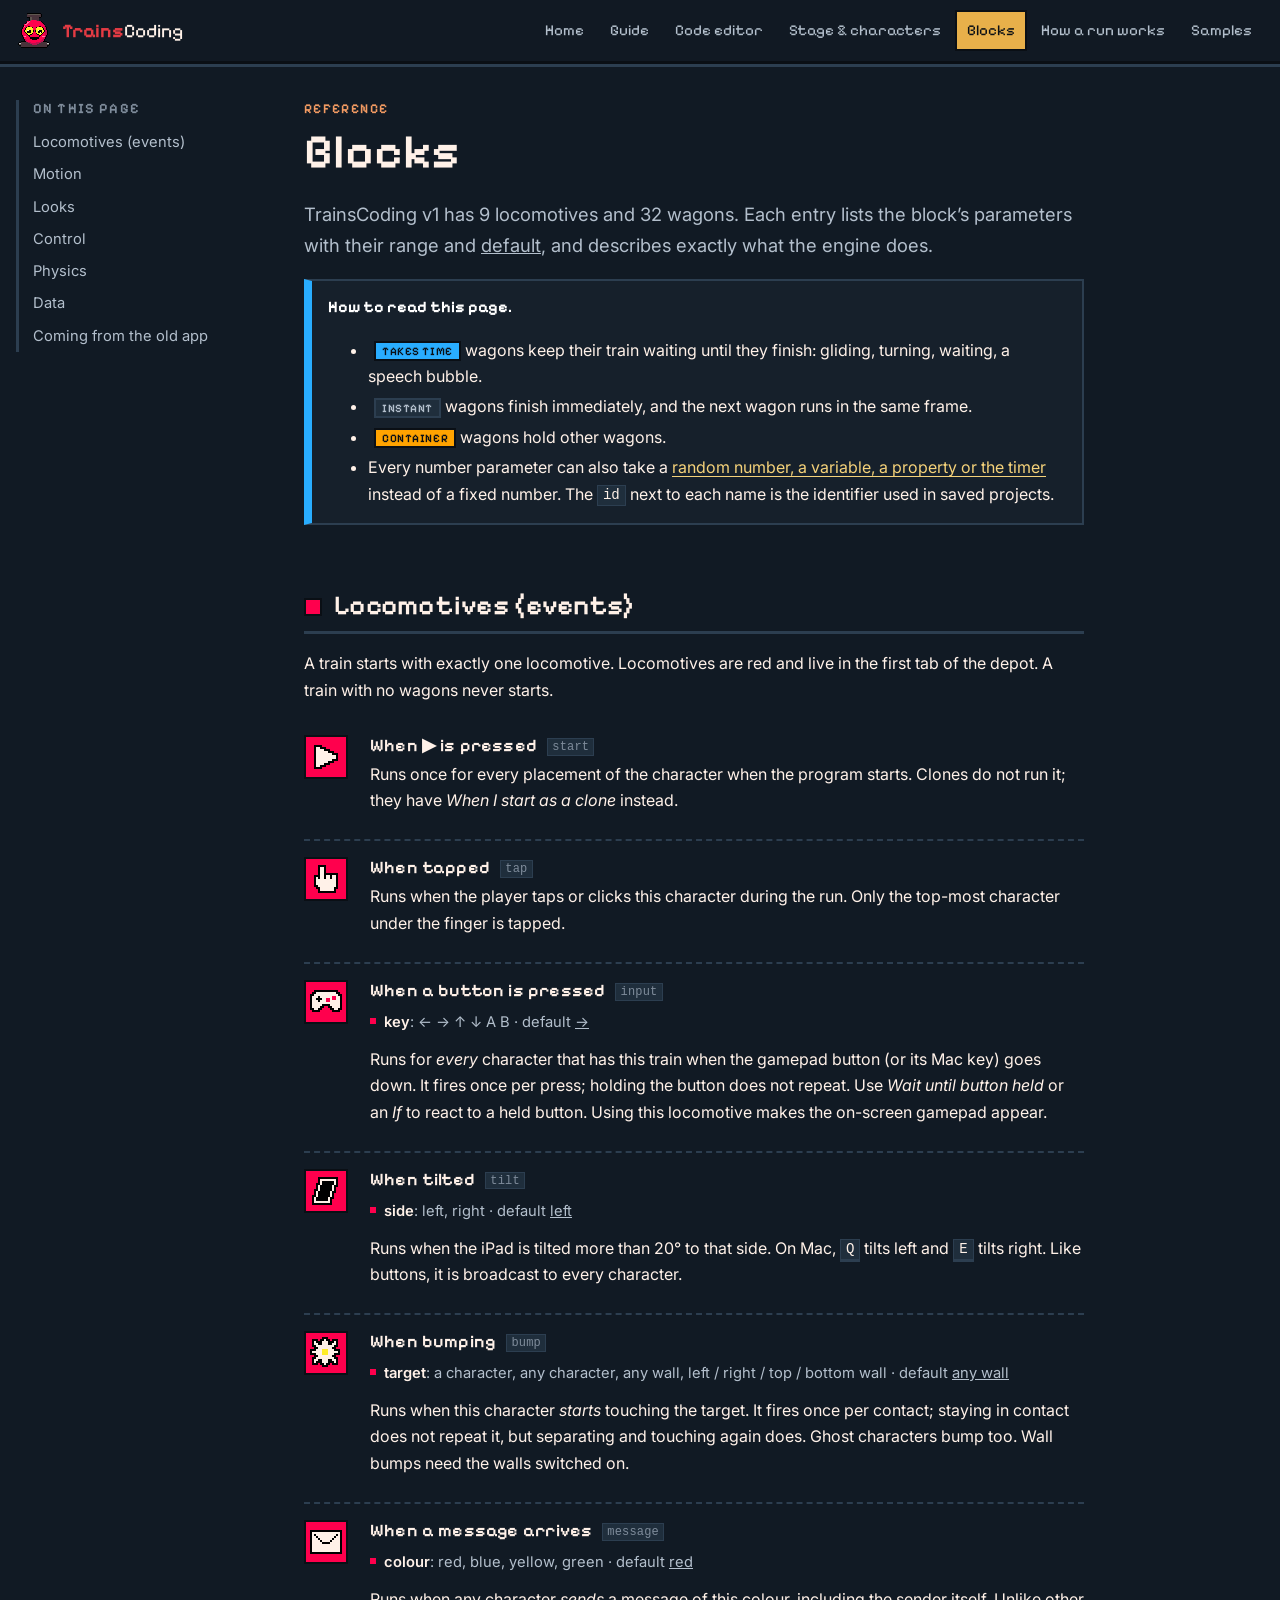
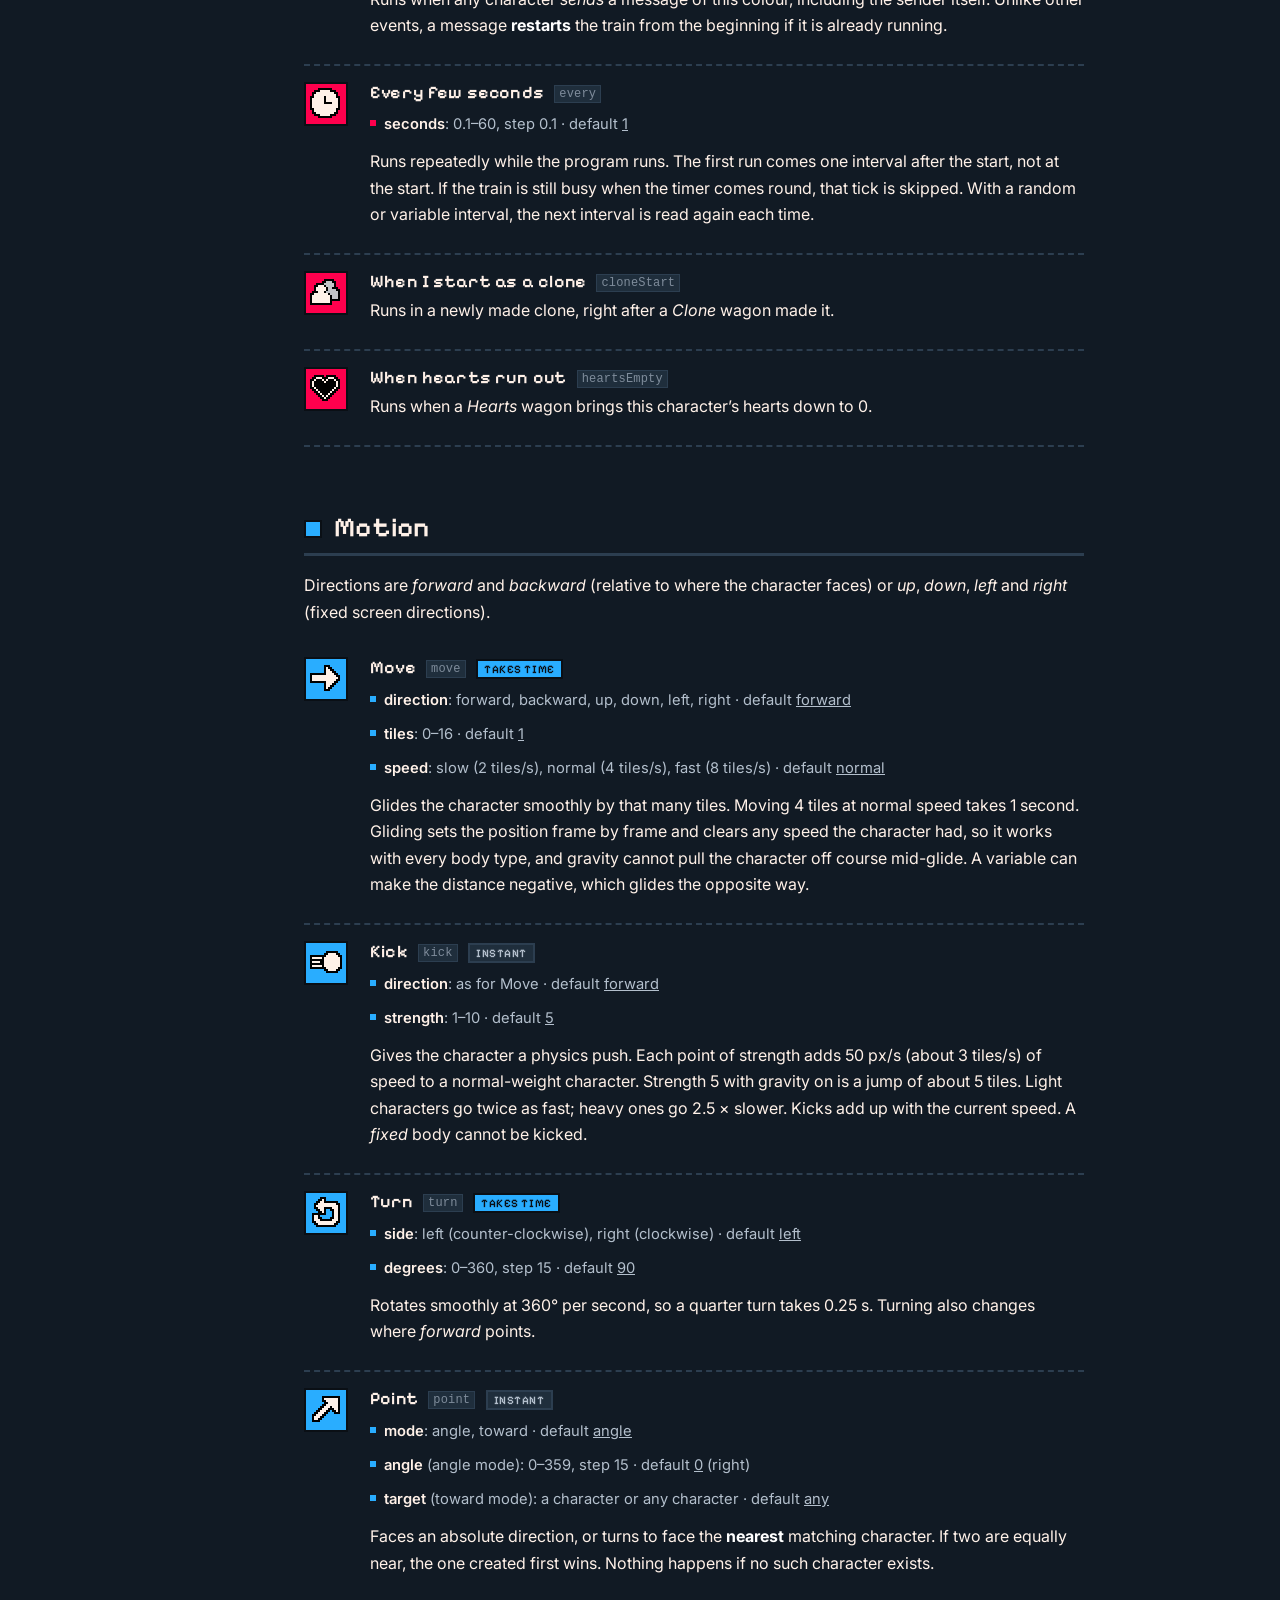
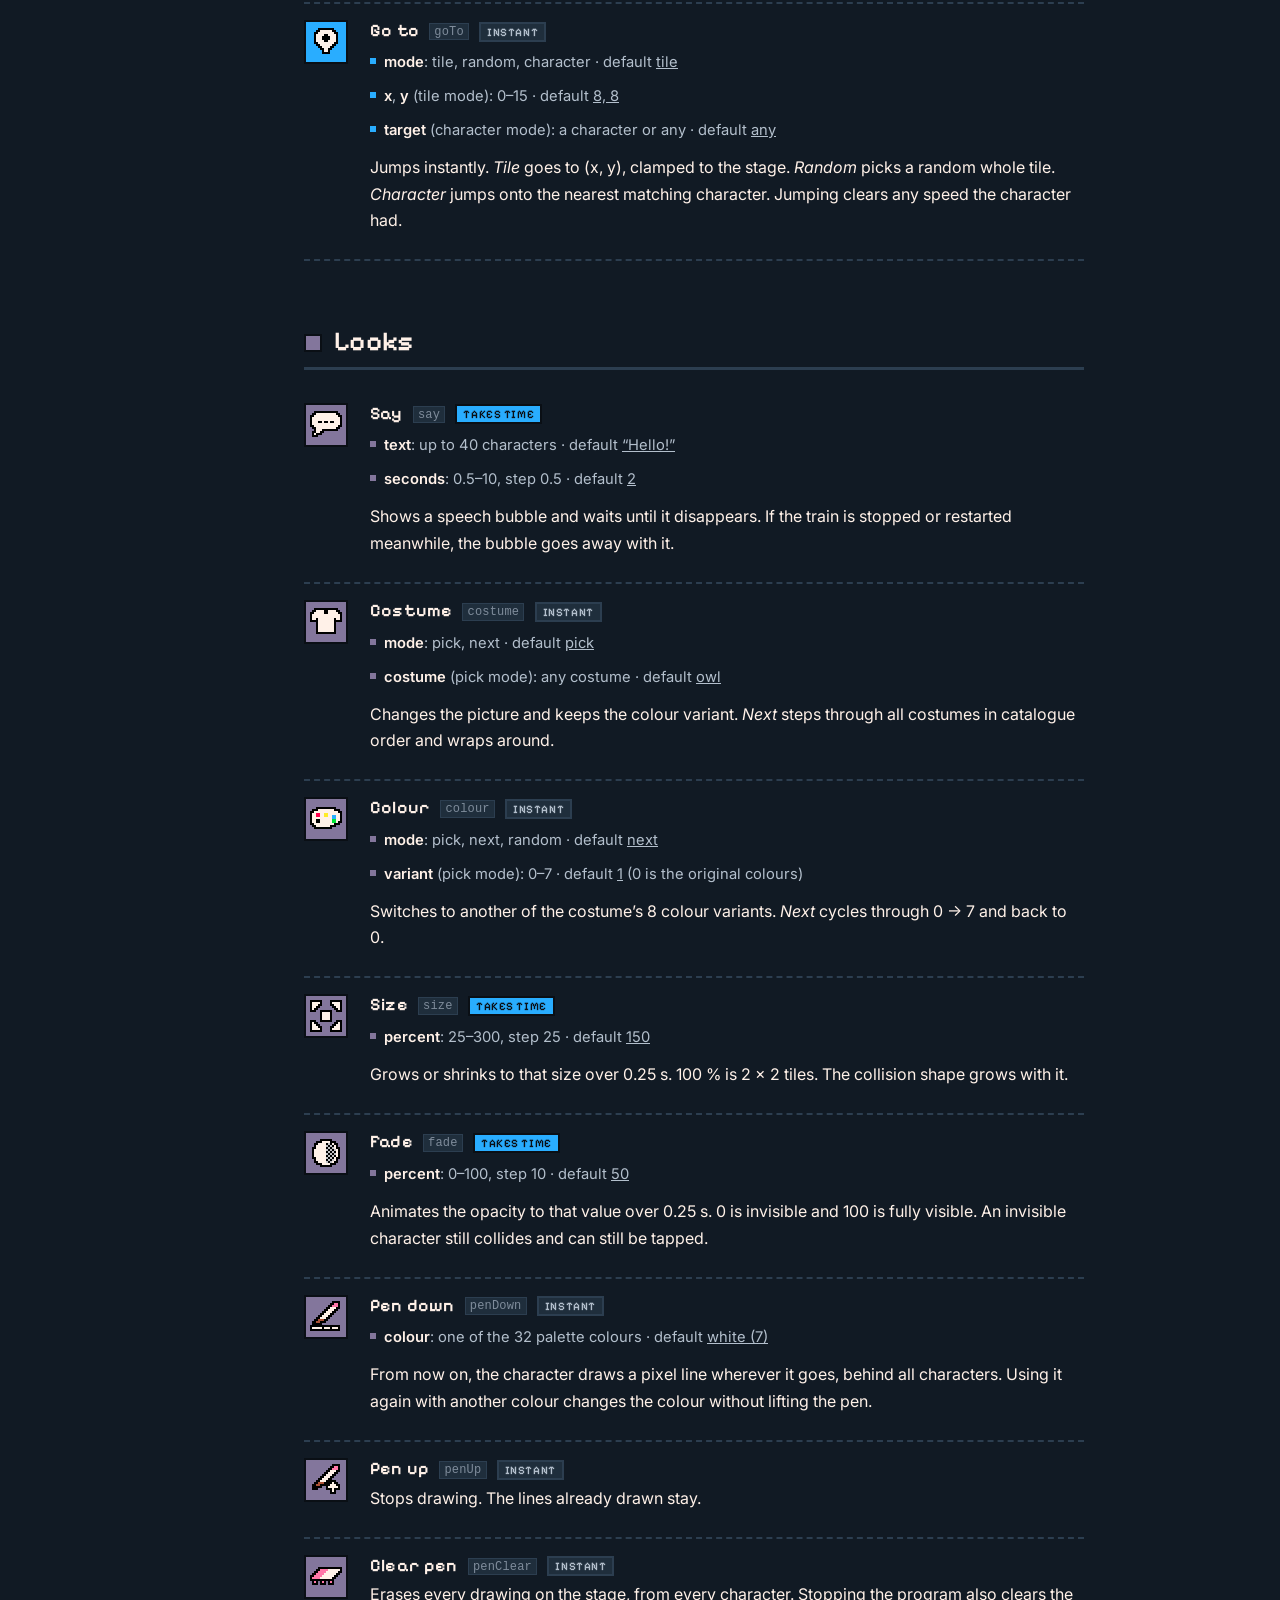
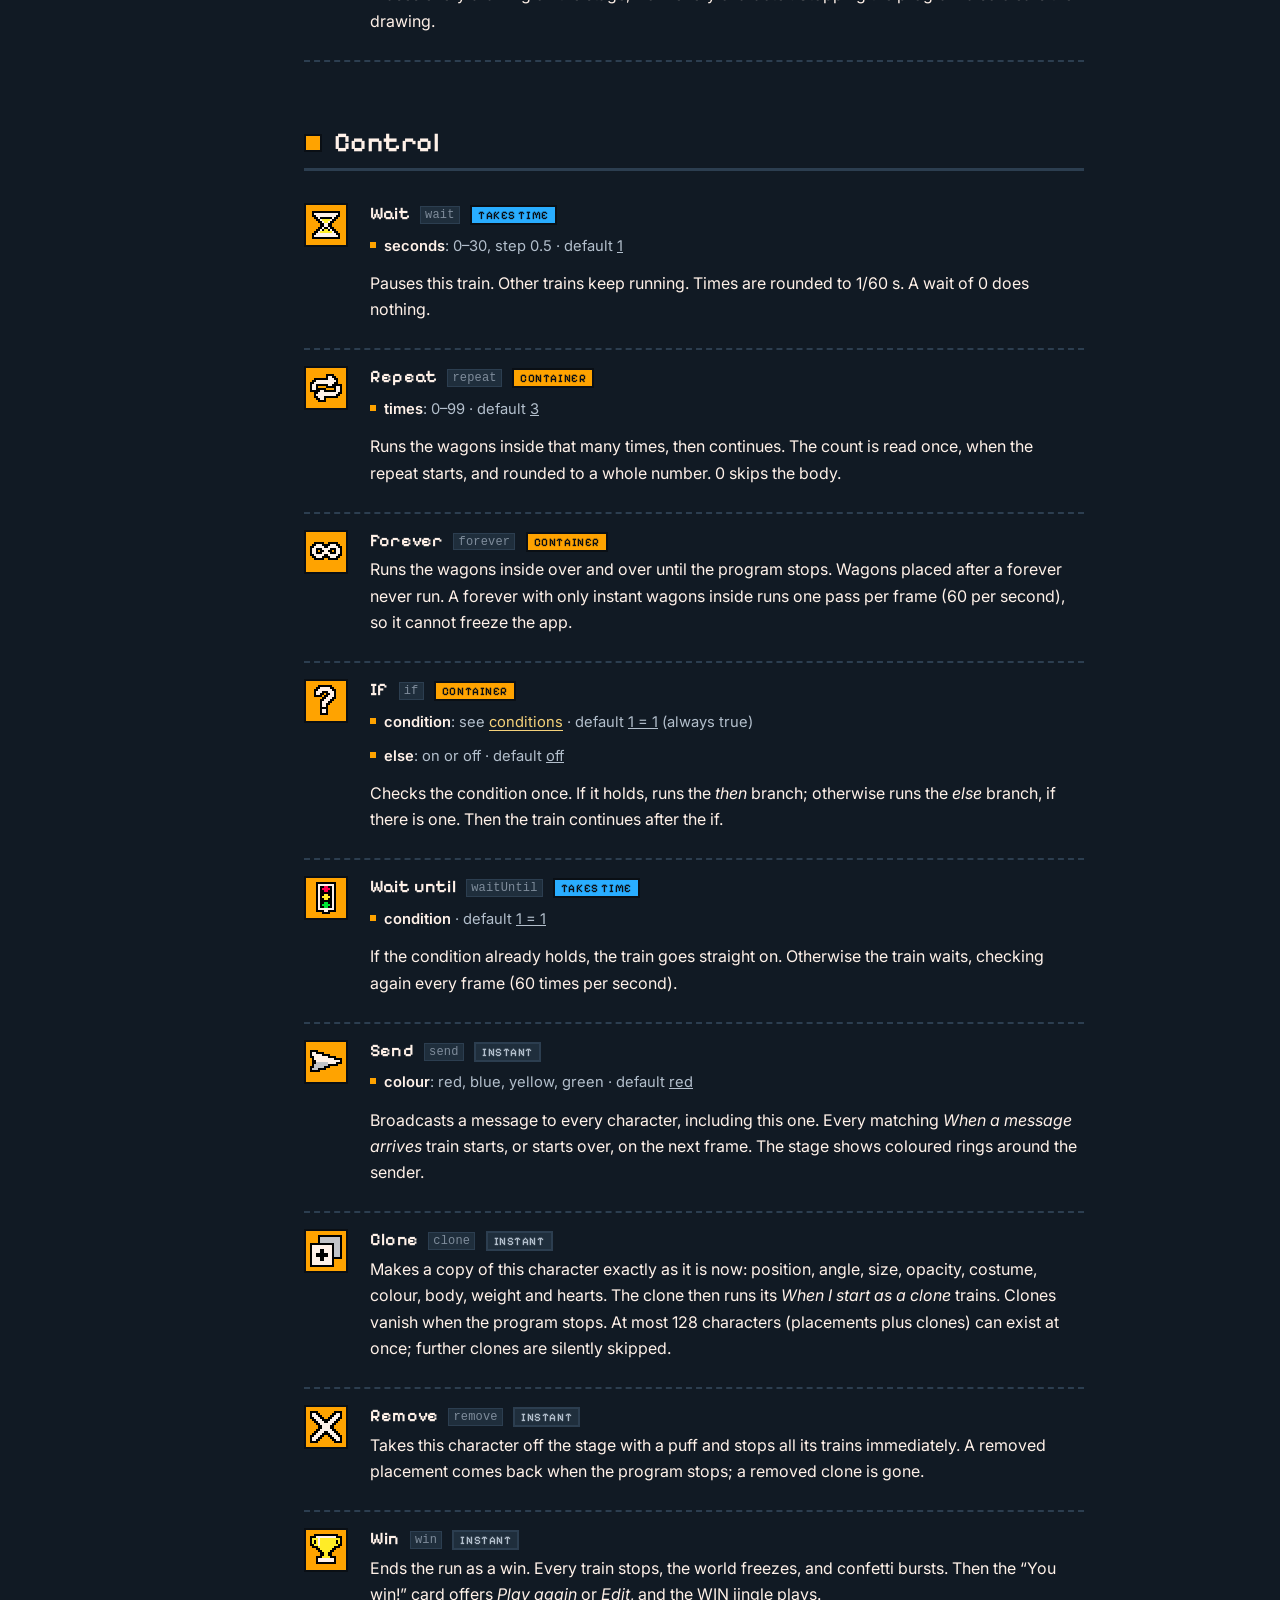
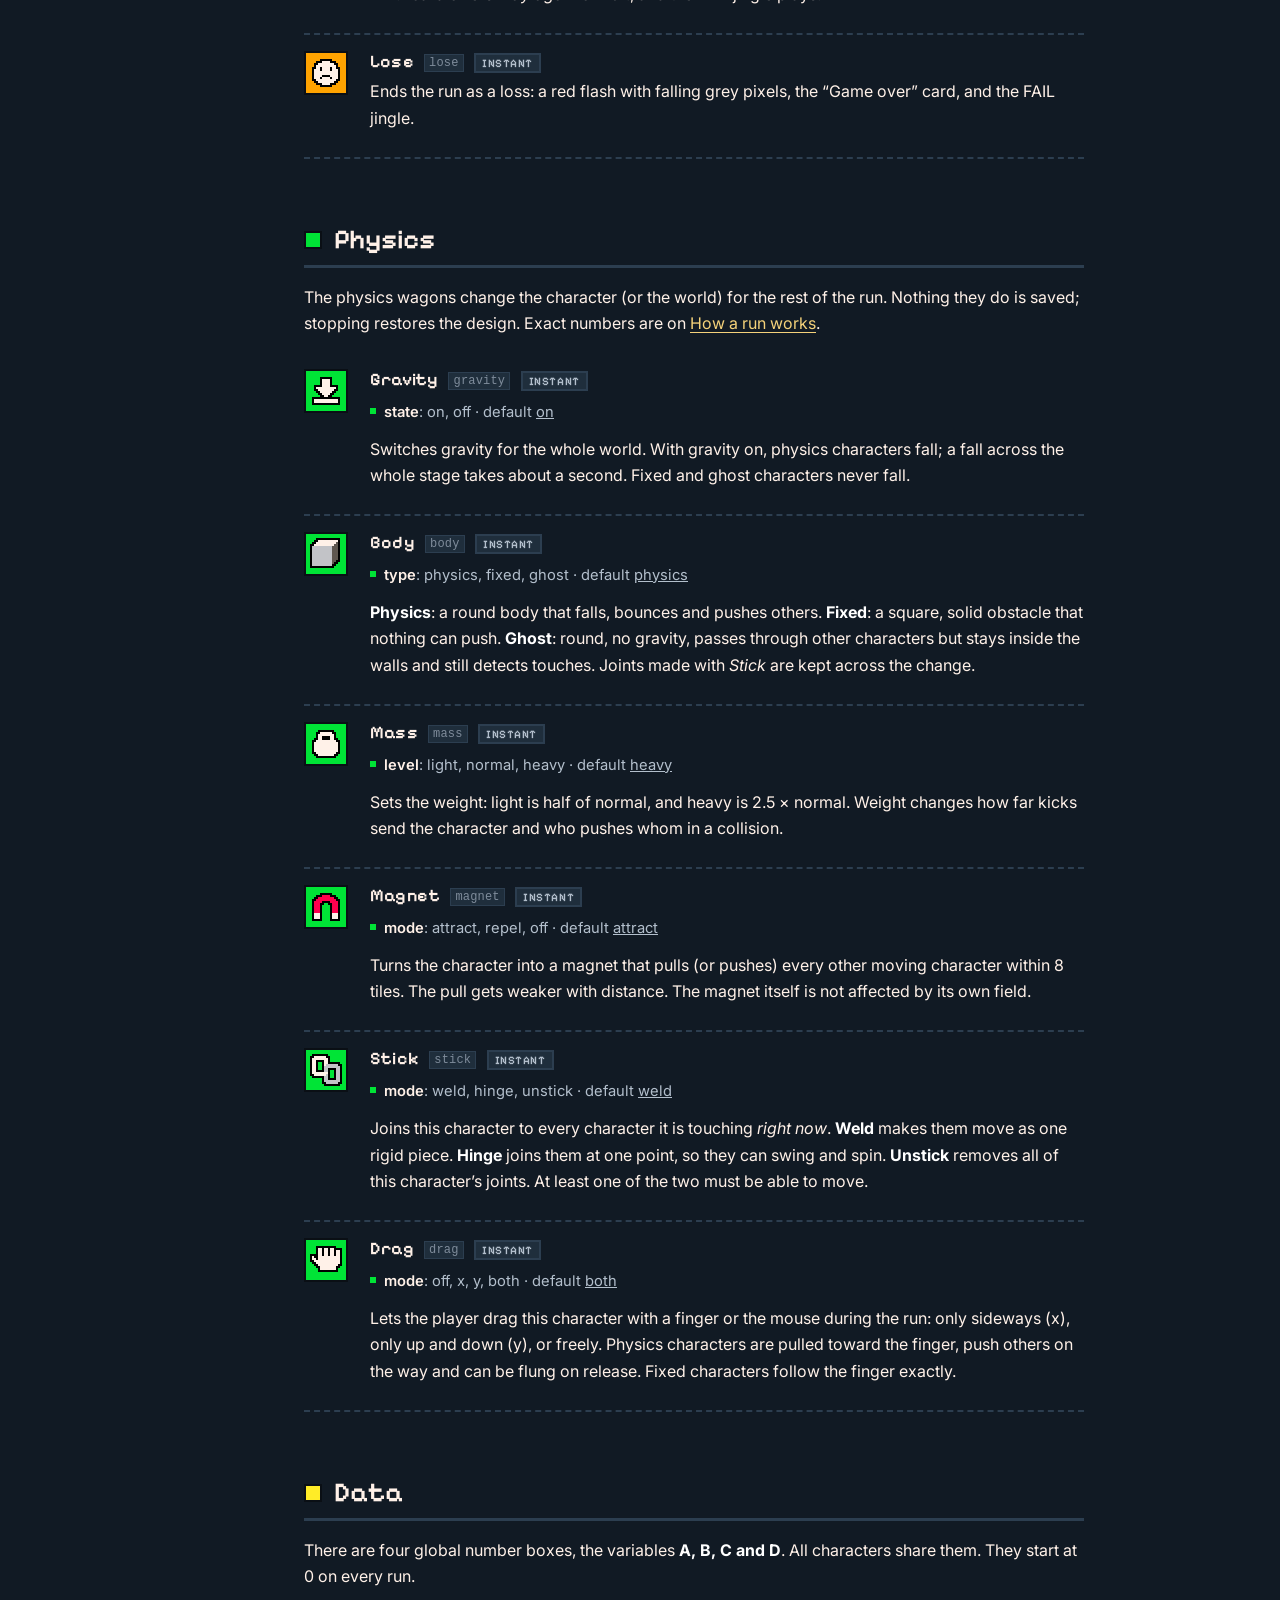
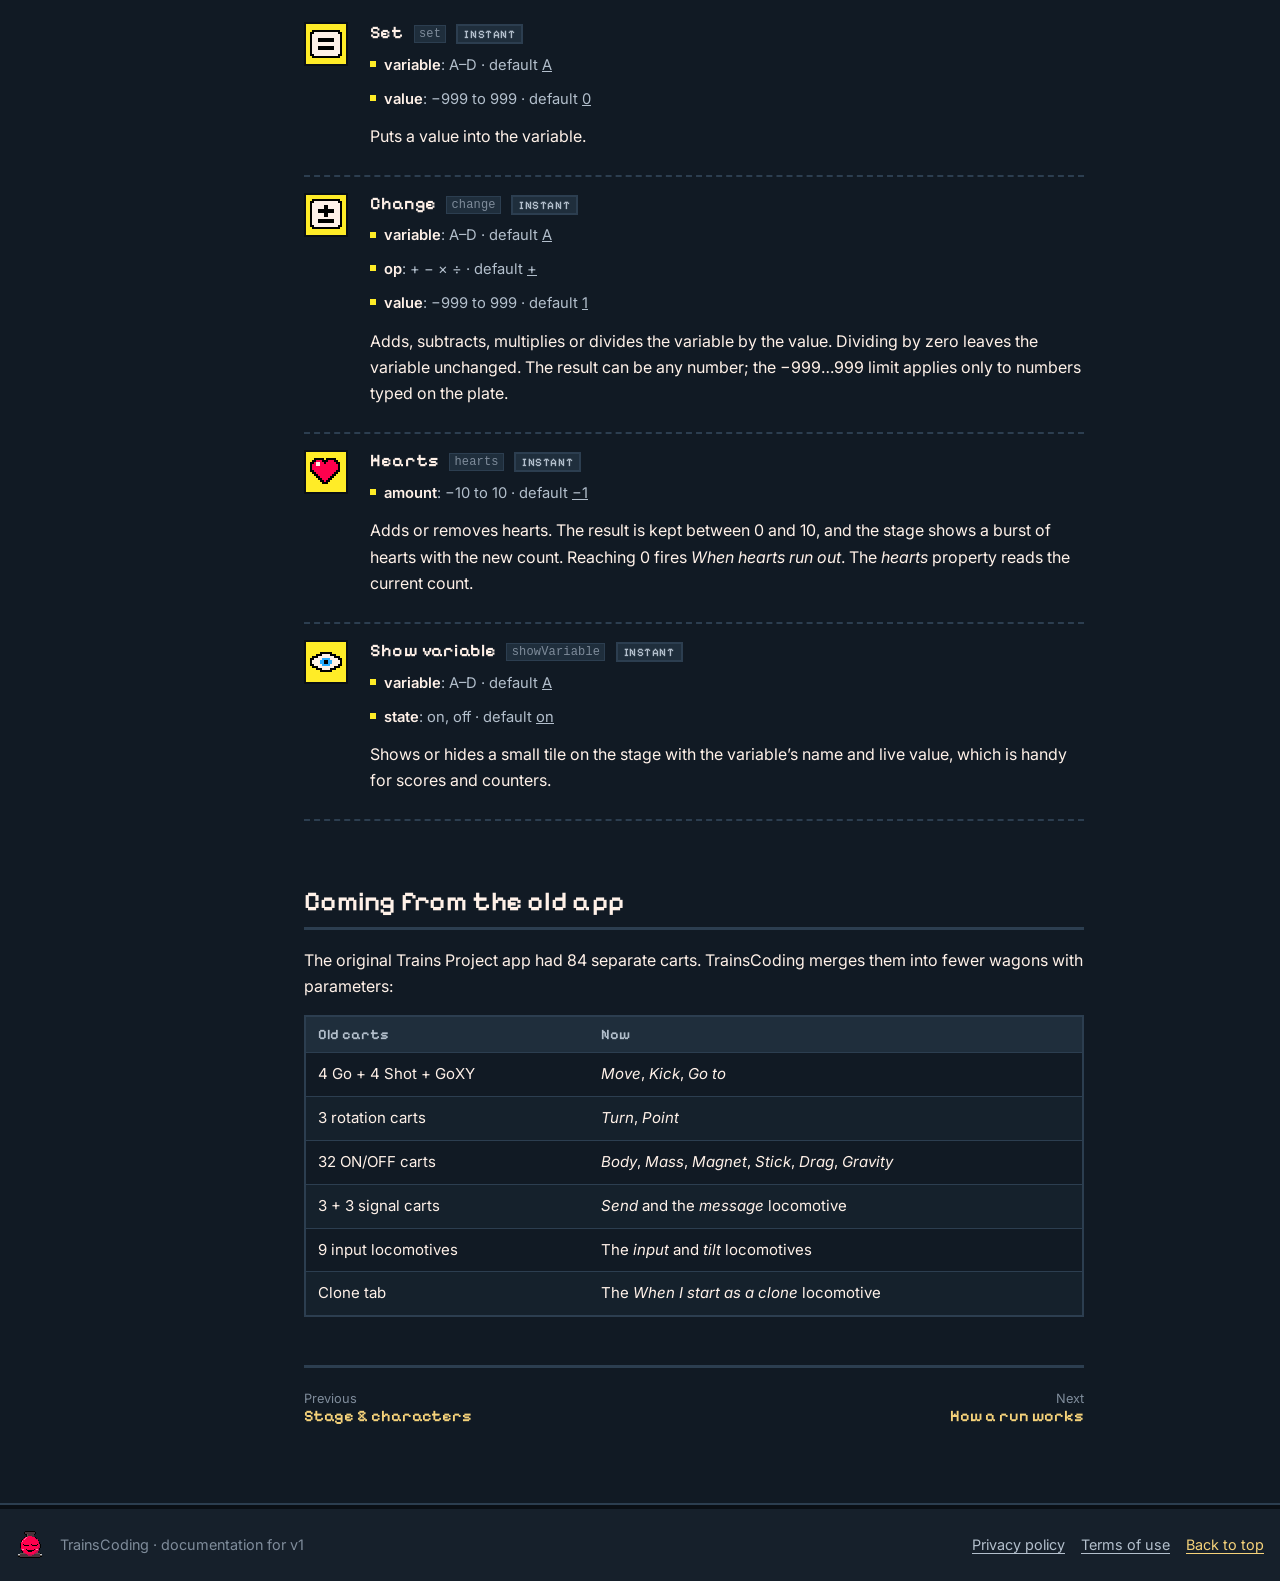
==== commit b9d6a49e: "name change" ====
--- a/blocks.html
+++ b/blocks.html
@@ -3,8 +3,8 @@
 <head>
 <meta charset="utf-8">
 <meta name="viewport" content="width=device-width, initial-scale=1">
-<title>Blocks · Trains Project 3</title>
-<meta name="description" content="Reference for every Trains Project locomotive and wagon: parameters, ranges, defaults and exact behaviour.">
+<title>Blocks · TrainsCoding</title>
+<meta name="description" content="Reference for every TrainsCoding locomotive and wagon: parameters, ranges, defaults and exact behaviour.">
 <link rel="icon" href="assets/art/appicon.png">
 <link rel="preconnect" href="https://fonts.googleapis.com">
 <link rel="preconnect" href="https://fonts.gstatic.com" crossorigin>
@@ -15,7 +15,7 @@
 
 <header class="topbar">
   <div class="topbar-inner">
-    <a class="brand" href="index.html"><img class="px" src="assets/art/mascot.png" alt=""><span><b>Trains</b> Project</span></a>
+    <a class="brand" href="index.html"><img class="px" src="assets/art/mascot.png" alt=""><span><b>Trains</b>Coding</span></a>
     <button class="nav-toggle" aria-expanded="false" aria-controls="nav">Menu</button>
     <nav class="nav" id="nav">
       <a href="index.html">Home</a>
@@ -34,7 +34,7 @@
   <main class="doc">
     <p class="eyebrow">Reference</p>
     <h1>Blocks</h1>
-    <p class="intro">Trains Project v1 has 9 locomotives and 32 wagons. Each entry lists the block’s parameters with their range and <u>default</u>, and describes exactly what the engine does.</p>
+    <p class="intro">TrainsCoding v1 has 9 locomotives and 32 wagons. Each entry lists the block’s parameters with their range and <u>default</u>, and describes exactly what the engine does.</p>
 
     <div class="note">
       <p><strong>How to read this page.</strong></p>
@@ -350,7 +350,7 @@
     </div></div>
 
     <h2 id="coming-from-the-old-app">Coming from the old app</h2>
-    <p>The original Trains Project had 84 separate carts. Version 3 merges them into fewer wagons with parameters:</p>
+    <p>The original Trains Project app had 84 separate carts. TrainsCoding merges them into fewer wagons with parameters:</p>
     <div class="table-wrap"><table>
       <thead><tr><th>Old carts</th><th>Now</th></tr></thead>
       <tbody>
@@ -370,7 +370,7 @@
 <footer class="site">
   <div class="inner">
     <img class="px" src="assets/art/mascot-blinking.png" alt="">
-    <span>Trains Project 3 · documentation for v1</span>
+    <span>TrainsCoding · documentation for v1</span>
     <span class="spacer"></span>
     <nav class="legal"><a href="privacy.html">Privacy policy</a><a href="terms.html">Terms of use</a></nav>
     <a href="#">Back to top</a>
--- a/assets/css/site.css
+++ b/assets/css/site.css
@@ -1,4 +1,4 @@
-/* Trains Project 3 documentation — "Signal Box at Dusk" */
+/* TrainsCoding documentation — "Signal Box at Dusk" */
 
 :root {
   --night: #1b1838;
